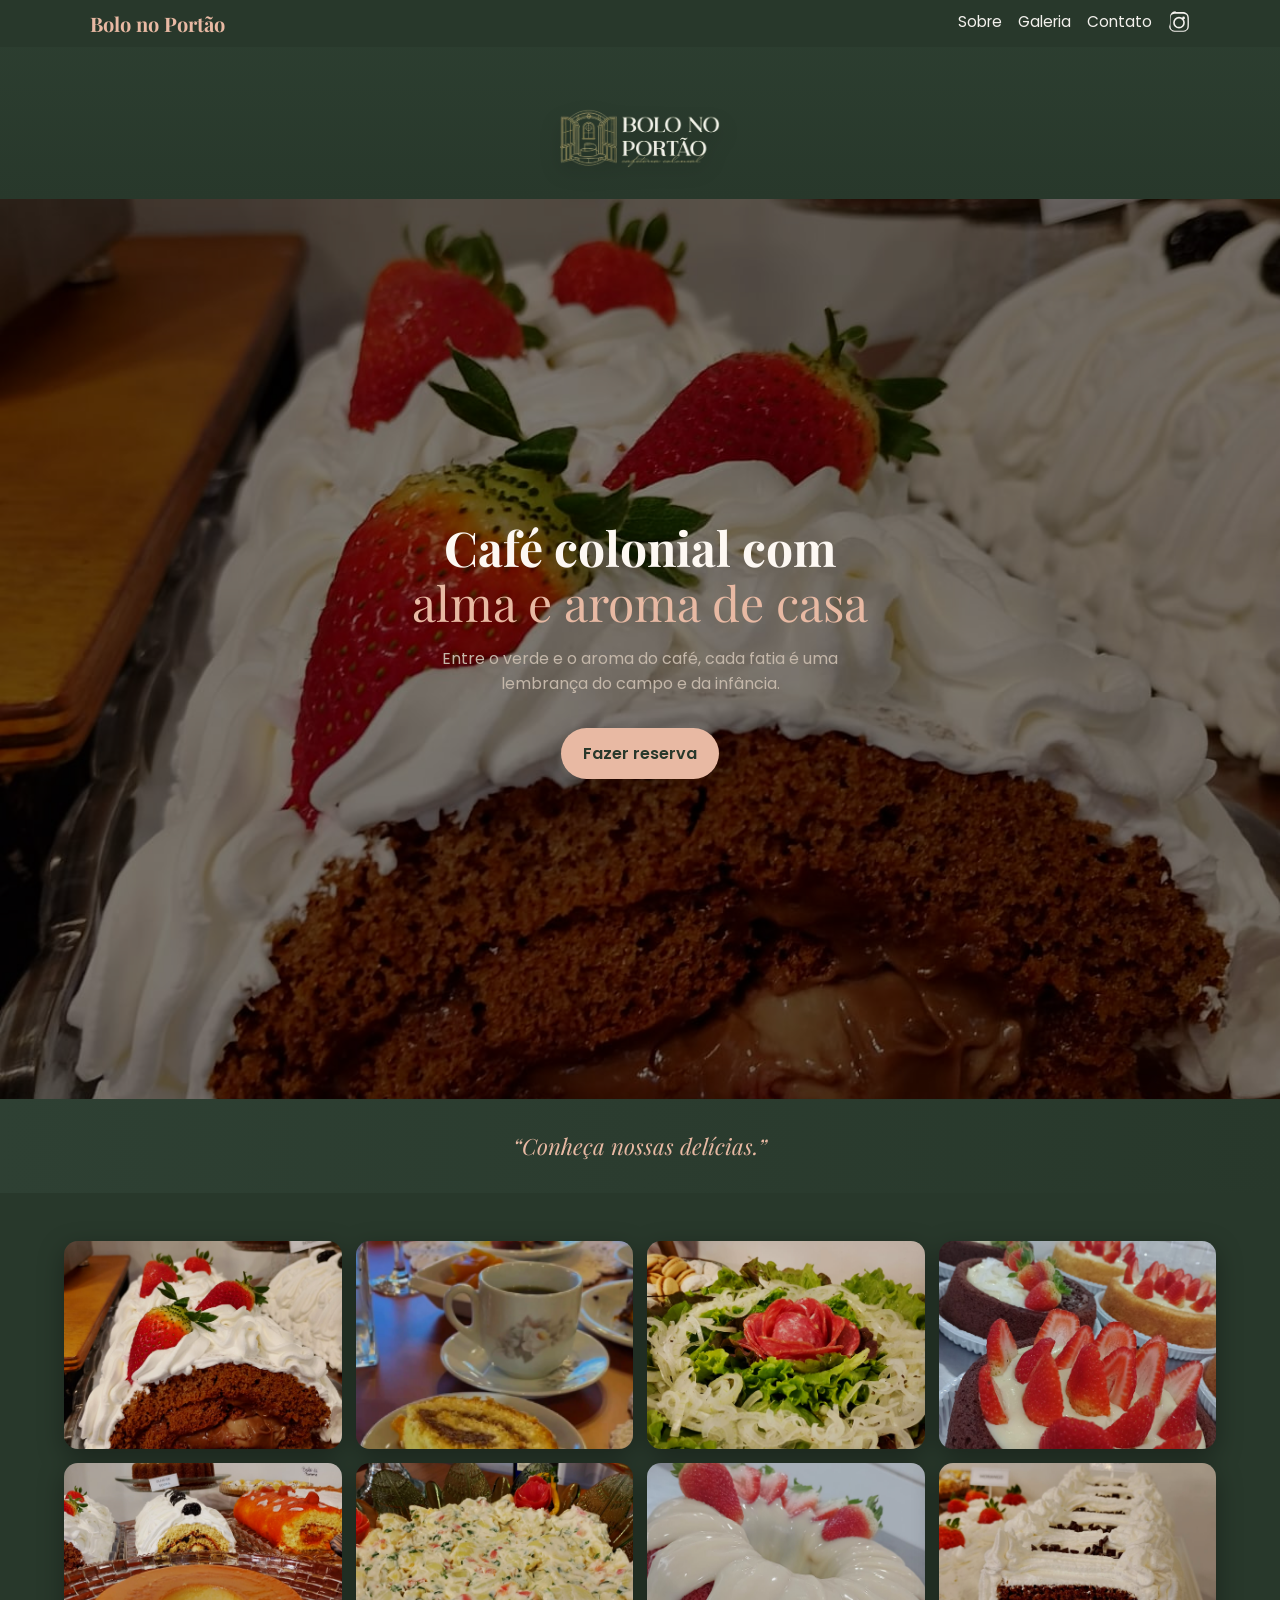
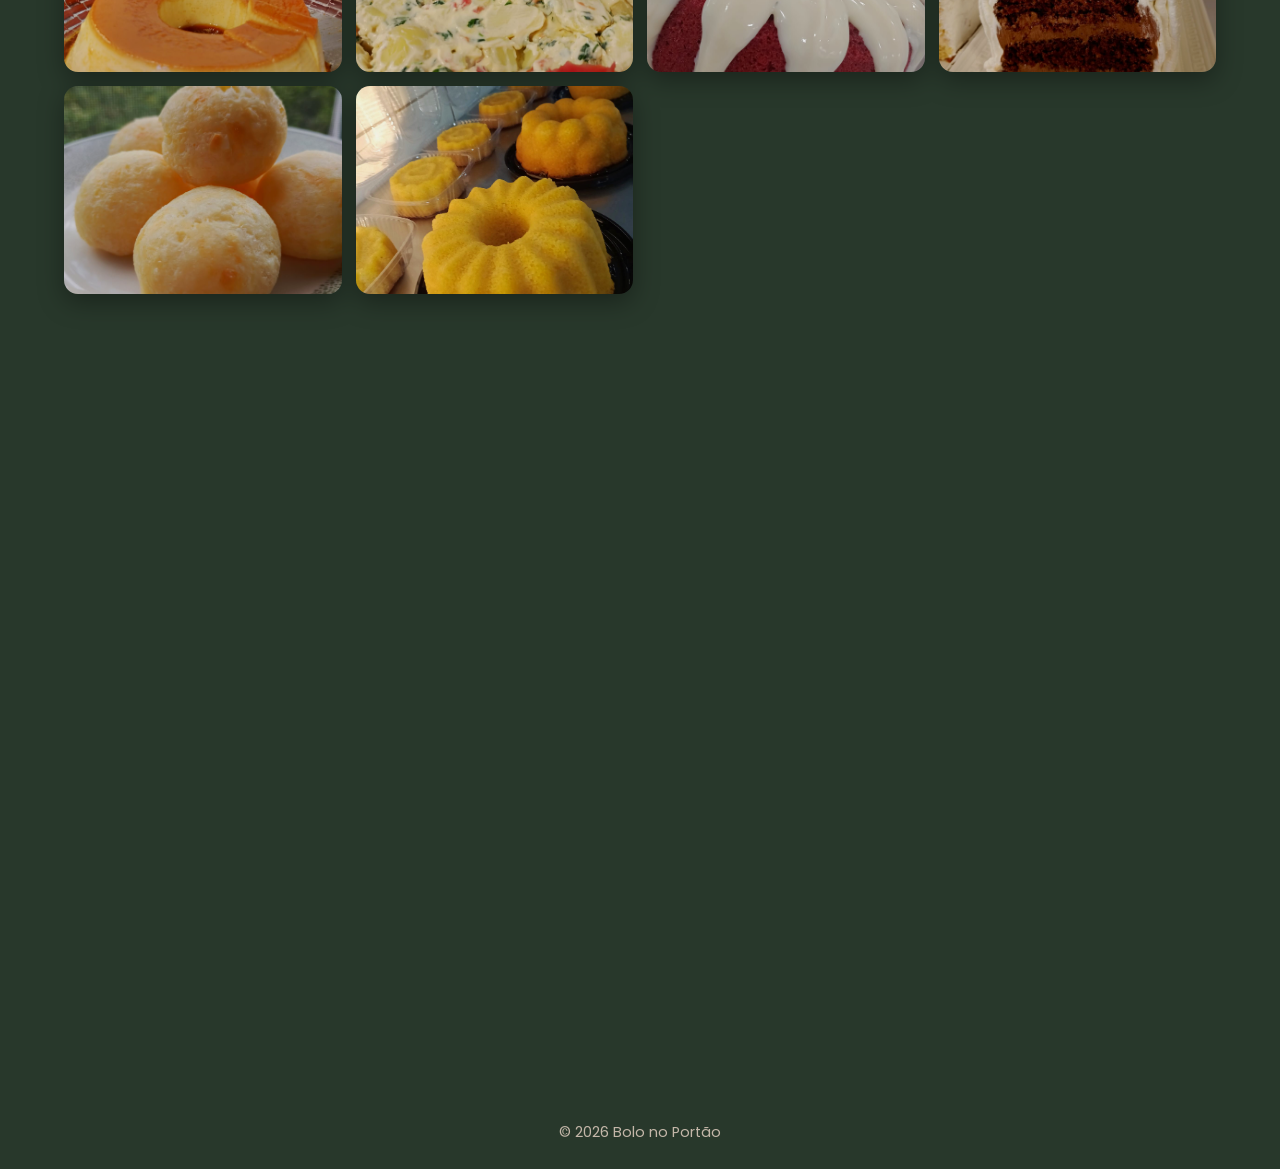
==== index.html @ 1e597e7d "anotacoes" ====
<!DOCTYPE html>
<html lang="pt-BR">
<head>
  <meta charset="utf-8" />
  <meta name="viewport" content="width=device-width, initial-scale=1" />
  <title>Bolo no Portão • Café Colonial</title>

  <!-- Fonts -->
  <link href="https://fonts.googleapis.com/css2?family=Playfair+Display:wght@600;700&family=Poppins:wght@300;400;600&display=swap" rel="stylesheet">

  <!-- Styles & Script -->
  <link rel="stylesheet" href="styles.css" />
  <script defer src="script.js"></script>
</head>

<body>
  <!-- Cabeçalho -->
  <header class="header">
    <div class="header-inner">
      <a href="index.html" class="logo-text">Bolo no Portão</a>

      <!-- Botão Menu Mobile -->
      <button
        class="menu-btn"
        aria-label="Abrir menu"
        aria-controls="primary-nav"
        aria-expanded="false"
      >
        <!-- Ícone hambúrguer -->
        <svg class="icon-burger" viewBox="0 0 24 24" width="28" height="28" aria-hidden="true">
          <path fill="currentColor" d="M3 6h18v2H3V6Zm0 5h18v2H3v-2Zm0 5h18v2H3v-2Z"/>
        </svg>
        
        <svg class="icon-close" viewBox="0 0 24 24" width="28" height="28" aria-hidden="true">
          <path fill="currentColor" d="M18.3 5.71 12 12.01l-6.3-6.3-1.4 1.41 6.29 6.29-6.3 6.3 1.42 1.41 6.29-6.29 6.3 6.3 1.41-1.41-6.29-6.3 6.29-6.29-1.41-1.41z"/>
        </svg>
      </button>

      <nav class="nav" id="primary-nav">
        <a href="sobre.html">Sobre</a>
        <a href="#galeria">Galeria</a>
        <a href="#contato">Contato</a>
        <a class="ig" href="https://www.instagram.com/bolonoportao/" target="_blank" rel="noopener" aria-label="Instagram do Bolo no Portão">
          <svg viewBox="0 0 24 24" width="22" height="22" aria-hidden="true">
            <path fill="currentColor" d="M12 2.2c3.2 0 3.6 0 4.9.1 1.2.1 2 .3 2.5.6.6.3 1 .7 1.5 1.2.5.5.9.9 1.2 1.5.3.5.5 1.3.6 2.5.1 1.3.1 1.7.1 4.9s0 3.6-.1 4.9c-.1 1.2-.3 2-.6 2.5-.3.6-.7 1-1.2 1.5-.5.5-.9.9-1.5 1.2-.5.3-1.3.5-2.5.6-1.3.1-1.7.1-4.9.1s-3.6 0-4.9-.1c-1.2-.1-2-.3-2.5-.6a4.7 4.7 0 0 1-1.5-1.2 4.7 4.7 0 0 1-1.2-1.5c-.3-.5-.5-1.3-.6-2.5C2.2 15.6 2.2 15.2 2.2 12s0-3.6.1-4.9c.1-1.2.3-2 .6-2.5.3-.6.7-1 1.2-1.5.5-.5.9-.9 1.5-1.2.5-.3 1.3-.5 2.5-.6C8.4 2.2 8.8 2.2 12 2.2Zm0 1.8c-3.1 0-3.5 0-4.7.1-1.1.1-1.7.2-2.1.4-.5.2-.8.4-1.2.8-.3.3-.6.7-.8 1.2-.2.4-.3 1-.4 2.1-.1 1.2-.1 1.6-.1 4.7s0 3.5.1 4.7c.1 1.1.2 1.7.4 2.1.2.5.4.8.8 1.2.3.3.7.6 1.2.8.4.2 1 .3 2.1.4 1.2.1 1.6.1 4.7.1s3.5 0 4.7-.1c1.1-.1 1.7-.2 2.1-.4.5-.2.8-.4 1.2-.8.3-.3.6-.7.8-1.2.2-.4.3-1 .4-2.1.1-1.2.1-1.6.1-4.7s0-3.5-.1-4.7c-.1-1.1-.2-1.7-.4-2.1-.2-.5-.4-.8-.8-1.2a3 3 0 0 0-1.2-.8c-.4-.2-1-.3-2.1-.4-1.2-.1-1.6-.1-4.7-.1Zm0 3.4a6.4 6.4 0 1 1 0 12.8 6.4 6.4 0 0 1 0-12.8Zm0 1.8a4.6 4.6 0 1 0 0 9.2 4.6 4.6 0 0 0 0-9.2Zm5-2.1a1.5 1.5 0 1 1 0 3 1.5 1.5 0 0 1 0-3Z"/>
          </svg>
        </a>
      </nav>
    </div>
  </header>

  <!-- LOGO CENTRAL -->
  <section class="logo-area fadein" aria-label="Marca">
    <img src="img/logo.png" alt="Logo Bolo no Portão" class="main-logo">
  </section>

  <main>
  
    <section class="hero fadein">
      <img src="img/doce2.jpeg" alt="Mesa de café colonial artesanal" class="hero-bg" />
      <div class="hero-text">
        <h1>Café colonial com<br><span>alma e aroma de casa</span></h1>
        <p>Entre o verde e o aroma do café, cada fatia é uma lembrança do campo e da infância.</p>
        <a class="btn" href="https://wa.me/555596829387?text=Olá!%20Gostaria%20de%20fazer%20uma%20reserva%20no%20Bolo%20no%20Portão." target="_blank" rel="noopener">Fazer reserva</a>
      </div>
    </section>

    <!-- FRASE curta antes da galeria (mobile-friendly) -->
    <section class="quote fadein">
      <blockquote>“Conheça nossas delícias.”</blockquote>
    </section>

    <!-- GALERIA -->
    <section id="galeria" class="gallery fadein" aria-label="Galeria de fotos">
      <div class="photo"><img src="img/doce2.jpeg" alt="Bolo de morango artesanal"><span></span></div>
      <div class="photo"><img src="img/mesa.png" alt="Mesa colonial posta"><span></span></div>
      <div class="photo"><img src="img/salgado2.jpeg" alt="Salgados dourados"><span></span></div>
      <div class="photo"><img src="img/doce4.jpeg" alt="Café e bolos ao pôr do sol"><span></span></div>
      <div class="photo"><img src="img/doce1.png" alt="Pudim artesanal"><span></span></div>
      <div class="photo"><img src="img/maionese.jpeg" alt="Prato feito na casa"><span></span></div>
      <div class="photo"><img src="img/doce3.jpeg" alt="Prato feito na casa"><span></span></div>
      <div class="photo"><img src="img/ultimodoce.jpeg" alt="Prato feito na casa"><span></span></div>
      <div class="photo"><img src="img/final1.jpeg" alt="Prato feito na casa"><span></span></div>
      <div class="photo"><img src="img/final2.jpeg" alt="Prato feito na casa"><span></span></div>
    </section>

   
    <section class="quote fadein">
      <blockquote>“Você cria suas memórias um pedacinho por vez.”</blockquote>
    </section>

    
    <section id="contato" class="fadein" aria-label="Como chegar">
      <h2>Localização</h2>
      <div class="map-container">
        <iframe
          src="https://www.google.com/maps/embed?pb=!4v1760108416662!6m8!1m7!1sx8A-k8MRlm9C5KRlbtkT1w!2m2!1d-29.68978604451229!2d-53.59904571295547!3f0!4f0!5f0.7820865974627469"
          width="100%" height="400"
          style="border:0; border-radius:16px; box-shadow:0 10px 30px rgba(0,0,0,.4);"
          allowfullscreen=""
          loading="lazy"
          referrerpolicy="no-referrer-when-downgrade"
          title="Mapa da localização Bolo no Portão">
        </iframe>
      </div>

      <a class="btn" href="https://wa.me/555596829387?text=Olá!%20Quero%20fazer%20uma%20reserva%20e%20tirar%20dúvidas%20sobre%20como%20chegar." target="_blank" rel="noopener">Falar no WhatsApp</a>
    </section>
  </main>

  <footer>© <span id="year"></span> Bolo no Portão</footer>
</body>
</html>
---- styles.css ----
:root{
  --verde-escuro:#28382b;
  --salmão:#e8b9a3;
  --creme:#fdf8f3;
  --texto:#f3f1ed;
  --muted:#c4b7a9;
}

*{box-sizing:border-box;margin:0;padding:0}
html,body{width:100%}
body{
  font-family:'Poppins',sans-serif;
  background:var(--verde-escuro);
  color:var(--texto);
  overflow-x:hidden;
  -webkit-font-smoothing:antialiased;
  text-rendering:optimizeLegibility;
}
:focus-visible{outline:2px solid var(--salmão);outline-offset:2px}

/* Header */
.header{
  position:fixed;top:0;width:100%;
  background:rgba(40,56,43,.85);
  backdrop-filter:blur(8px);
  padding:.6rem .9rem;
  z-index:100;
}
.header-inner{
  display:flex;justify-content:space-between;align-items:center;
  max-width:1100px;margin:auto;gap:.6rem;
}
.logo-text{
  font-family:'Playfair Display',serif;font-weight:700;
  font-size:1.25rem;color:var(--salmão);text-decoration:none;white-space:nowrap;
}

/* Nav (mobile-first) */
.menu-btn{
  display:inline-flex;background:transparent;border:0;color:var(--salmão);
  cursor:pointer;padding:.25rem
}
.menu-btn .icon-close{display:none}
.nav{
  display:none;position:absolute;right:.9rem;top:calc(100% + .6rem);
  background:rgba(40,56,43,.98);
  border:1px solid rgba(255,255,255,.08);
  box-shadow:0 12px 30px rgba(0,0,0,.4);
  border-radius:12px;padding:.8rem;
  flex-direction:column;align-items:flex-start;min-width:220px;gap:.25rem;
}
.nav.open{display:flex}
.nav a{
  color:var(--texto);text-decoration:none;transition:color .3s ease;
  font-size:1rem;padding:.35rem .2rem;border-radius:8px
}
.nav a:hover{color:var(--salmão)}
body.noscroll{overflow:hidden}

/* Logo central (com respiro controlado) */
.logo-area{
  display:flex;justify-content:center;align-items:center;
  padding-top:5rem;padding-bottom:.6rem;
  background:linear-gradient(to bottom,#2d3f31 0%,#28382b 100%);
}
.main-logo{
  max-width:170px;opacity:.95;display:block;
  filter:drop-shadow(0 8px 10px rgba(0,0,0,.3));
  animation:fadein-logo 1.2s ease forwards;
}
@keyframes fadein-logo{from{opacity:0;transform:translateY(-8px)}to{opacity:1;transform:translateY(0)}}

/* Hero */
.hero{
  position:relative;height:100dvh;display:flex;align-items:center;justify-content:center;
  text-align:center;overflow:hidden
}
.hero-bg{
  position:absolute;inset:0;width:100%;height:100%;object-fit:cover;
  filter:brightness(.5) saturate(1.15)
}
.hero-text{position:relative;z-index:2;padding:0 1rem}
.hero h1{
  font-family:'Playfair Display',serif;font-size:clamp(1.8rem,7.5vw,3rem);
  line-height:1.15;color:var(--creme)
}
.hero h1 span{color:var(--salmão);font-weight:400}
.hero p{max-width:40ch;margin:1rem auto;color:var(--muted)}
.btn{
  display:inline-block;background:var(--salmão);color:var(--verde-escuro);
  border:none;border-radius:30px;padding:.8rem 1.4rem;font-weight:600;
  text-decoration:none;transition:all .3s ease;margin-top:1rem;
  box-shadow:0 8px 24px rgba(0,0,0,.2)
}
.btn:hover{background:#f6d2c3;transform:translateY(-2px)}

/* Quotes (com pouco respiro no mobile) */
.quote{
  padding:1.2rem 10%;text-align:center;background:linear-gradient(90deg,#2e4033,#28382b)
}
.quote blockquote{
  font-family:'Playfair Display',serif;font-size:1.1rem;color:var(--salmão);
  font-style:italic;max-width:600px;margin:auto
}

/* Galeria (coladinha no mobile, sem vácuo) */
.gallery{
  display:grid;
  grid-template-columns:repeat(2,1fr); /* 2 colunas no mobile */
  gap:6px;
  padding:1rem 3% 1.6rem; /* pequeno respiro */
  margin-top:-.4rem;      /* cola na seção anterior */
}
.photo{
  position:relative;overflow:hidden;border-radius:10px;
  box-shadow:0 8px 26px rgba(0,0,0,.35);
  aspect-ratio:4/3; /* garante altura e elimina “vazio” */
}
.photo img{
  display:block;width:100%;height:100%;object-fit:cover;
  transition:transform 3s ease, filter 1.2s ease;
  filter:brightness(.95) saturate(1.15)
}
.photo:hover img{transform:scale(1.05);filter:brightness(1.05) saturate(1.25)}
.photo span{
  position:absolute;bottom:0;left:0;right:0;
  background:linear-gradient(to top,rgba(0,0,0,.66),transparent);
  color:#fdfdfd;font-family:'Playfair Display',serif;
  padding:.7rem .8rem;font-size:.95rem;opacity:0;transform:translateY(16px);
  transition:opacity .45s ease, transform .45s ease
}
.photo:hover span{opacity:1;transform:translateY(0)}

/* Localização */
#contato{text-align:center;padding:2.2rem 7%}
#contato h2{
  font-family:'Playfair Display',serif;color:var(--salmão);
  font-size:1.6rem;margin-bottom:.5rem
}
.map-container{
  width:min(95%,1000px);margin:1rem auto;border-radius:16px;overflow:hidden
}
.map-container iframe{height:320px}

/* Footer */
footer{text-align:center;padding:1.6rem 0;font-size:.9rem;color:var(--muted)}

/* Fade */
.fadein{opacity:0;transform:translateY(32px);transition:opacity 1s ease, transform 1s ease}
.fadein.show{opacity:1;transform:translateY(0)}

/* Menos movimento */
@media (prefers-reduced-motion:reduce){
  .fadein{transition:none;transform:none;opacity:1}
  .photo img{transition:none}
}

/* ====== BREAKPOINTS (telas maiores) ====== */
@media (min-width:600px){
  .gallery{grid-template-columns:repeat(3,1fr);gap:10px;padding:2rem 5% 2.2rem;margin-top:0}
  .photo{border-radius:12px}
  .quote{padding:2rem 10%}
  .map-container iframe{height:360px}
}
@media (min-width:900px){
  .menu-btn{display:none}
  .nav{position:static;display:flex;background:transparent;border:none;box-shadow:none;padding:0;min-width:auto;flex-direction:row;gap:1rem}
  .nav a{font-size:clamp(.95rem,1.2vw,1.05rem);padding:0}
  .logo-area{padding-top:6rem;padding-bottom:1rem}
  .main-logo{max-width:180px}
  .gallery{grid-template-columns:repeat(4,1fr);gap:14px;padding:3rem 5% 2.6rem}
  .photo{border-radius:14px}
  #contato{padding:4rem 10%}
  .map-container iframe{height:400px}
  .quote blockquote{font-size:1.4rem}
}
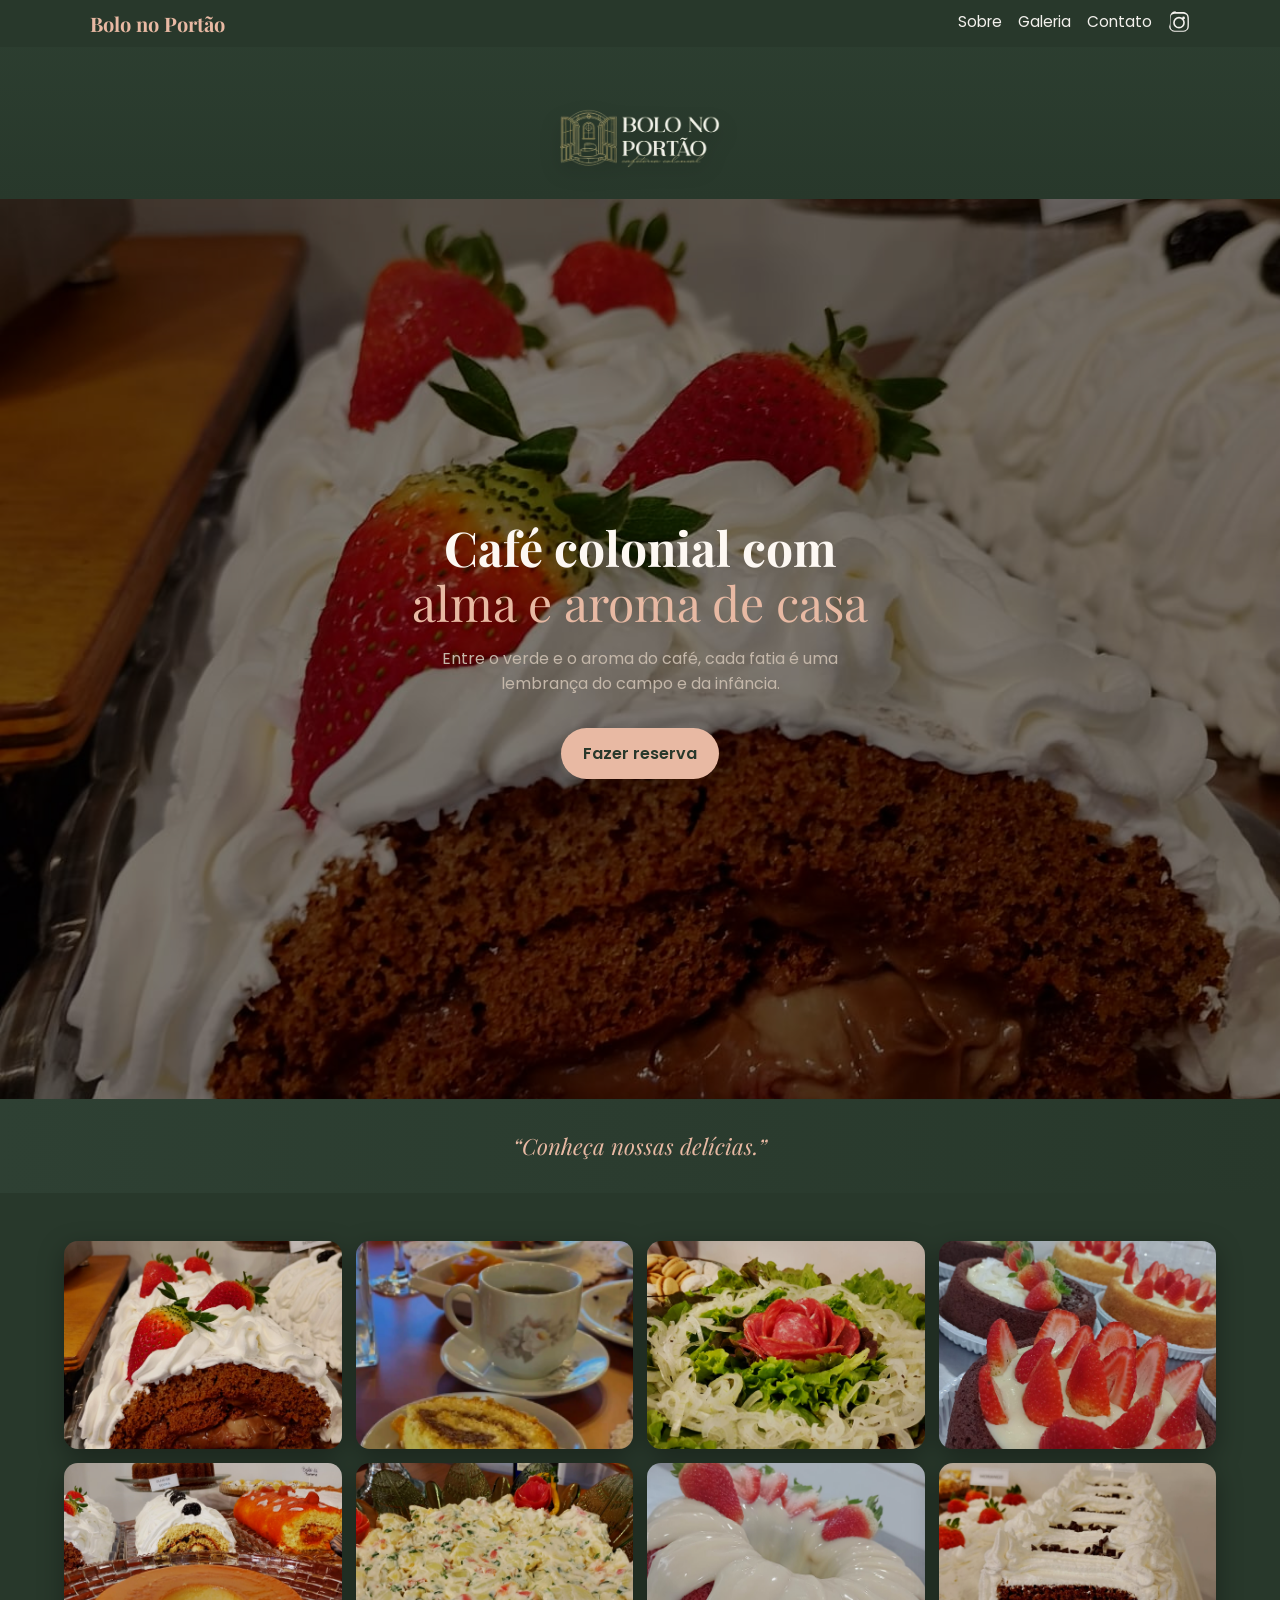
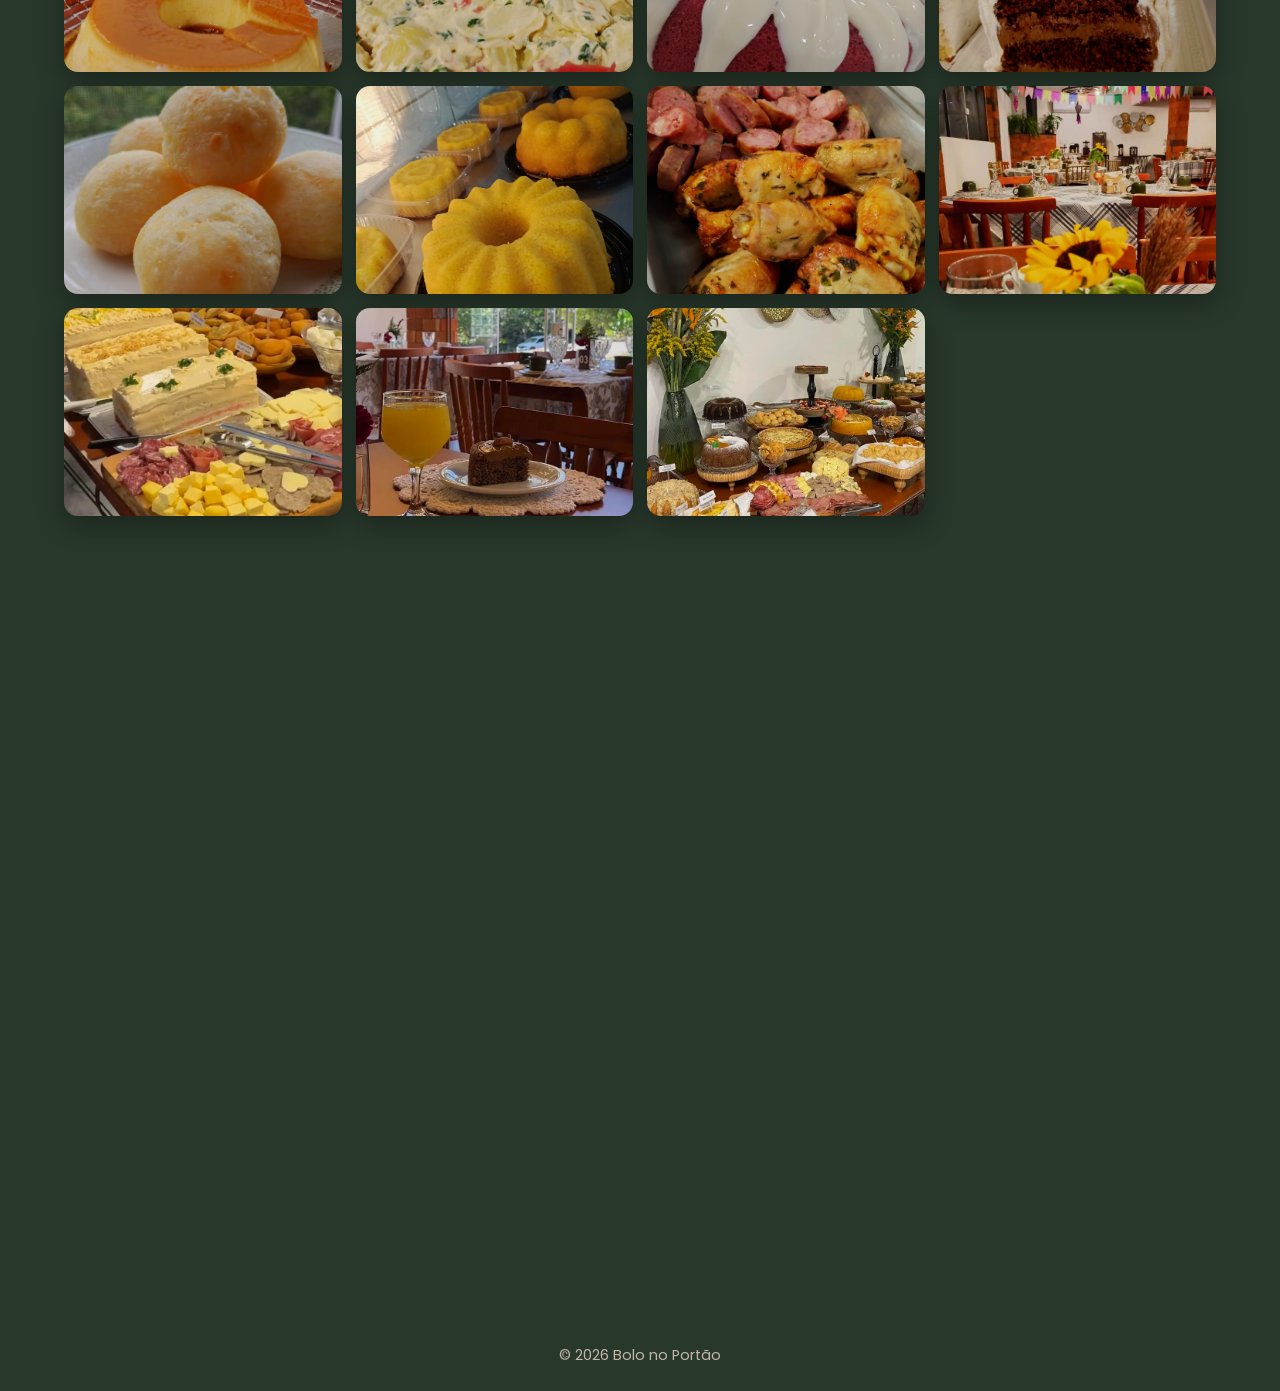
==== commit b0e89c3d: "novas" ====
--- a/index.html
+++ b/index.html
@@ -72,16 +72,21 @@
 
     <!-- GALERIA -->
     <section id="galeria" class="gallery fadein" aria-label="Galeria de fotos">
-      <div class="photo"><img src="img/doce2.jpeg" alt="Bolo de morango artesanal"><span></span></div>
-      <div class="photo"><img src="img/mesa.png" alt="Mesa colonial posta"><span></span></div>
-      <div class="photo"><img src="img/salgado2.jpeg" alt="Salgados dourados"><span></span></div>
-      <div class="photo"><img src="img/doce4.jpeg" alt="Café e bolos ao pôr do sol"><span></span></div>
-      <div class="photo"><img src="img/doce1.png" alt="Pudim artesanal"><span></span></div>
-      <div class="photo"><img src="img/maionese.jpeg" alt="Prato feito na casa"><span></span></div>
-      <div class="photo"><img src="img/doce3.jpeg" alt="Prato feito na casa"><span></span></div>
-      <div class="photo"><img src="img/ultimodoce.jpeg" alt="Prato feito na casa"><span></span></div>
-      <div class="photo"><img src="img/final1.jpeg" alt="Prato feito na casa"><span></span></div>
-      <div class="photo"><img src="img/final2.jpeg" alt="Prato feito na casa"><span></span></div>
+      <div class="photo"><img src="img/doce2.jpeg" alt=""><span></span></div>
+      <div class="photo"><img src="img/mesa.png" alt=""><span></span></div>
+      <div class="photo"><img src="img/salgado2.jpeg" alt=""><span></span></div>
+      <div class="photo"><img src="img/doce4.jpeg" alt=""><span></span></div>
+      <div class="photo"><img src="img/doce1.png" alt=""><span></span></div>
+      <div class="photo"><img src="img/maionese.jpeg" alt=""><span></span></div>
+      <div class="photo"><img src="img/doce3.jpeg" alt=""><span></span></div>
+      <div class="photo"><img src="img/ultimodoce.jpeg" alt=""><span></span></div>
+      <div class="photo"><img src="img/final1.jpeg" alt=""><span></span></div>
+      <div class="photo"><img src="img/final2.jpeg" alt=""><span></span></div>
+      <div class="photo"><img src="img/salgado.jpeg" alt=""><span></span></div>
+      <div class="photo"><img src="img/mesas.png" alt=""><span></span></div>
+          <div class="photo"><img src="img/nova1.jpeg" alt=""><span></span></div>
+          <div class="photo"><img src="img/nova2.jpeg" alt=""><span></span></div>
+            <div class="photo"><img src="img/nova3.jpeg" alt=""><span></span></div>
     </section>
 
    
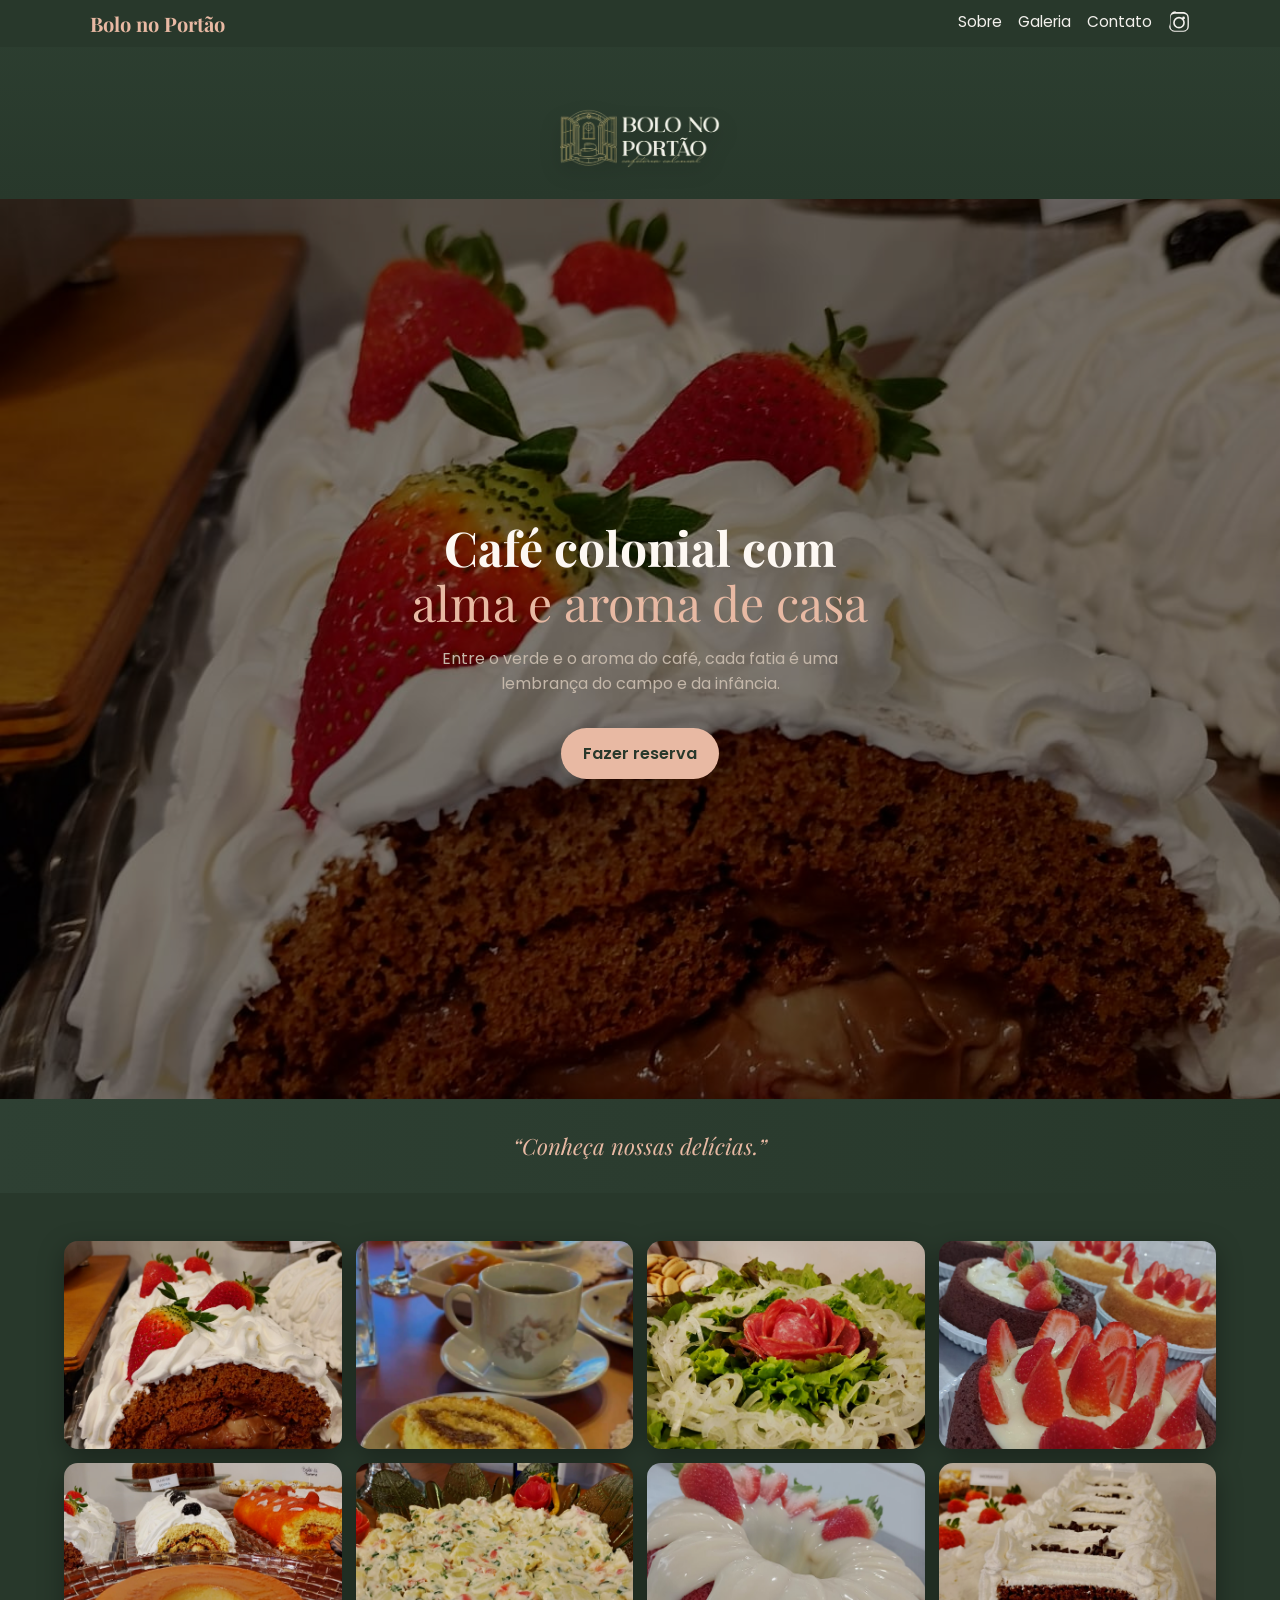
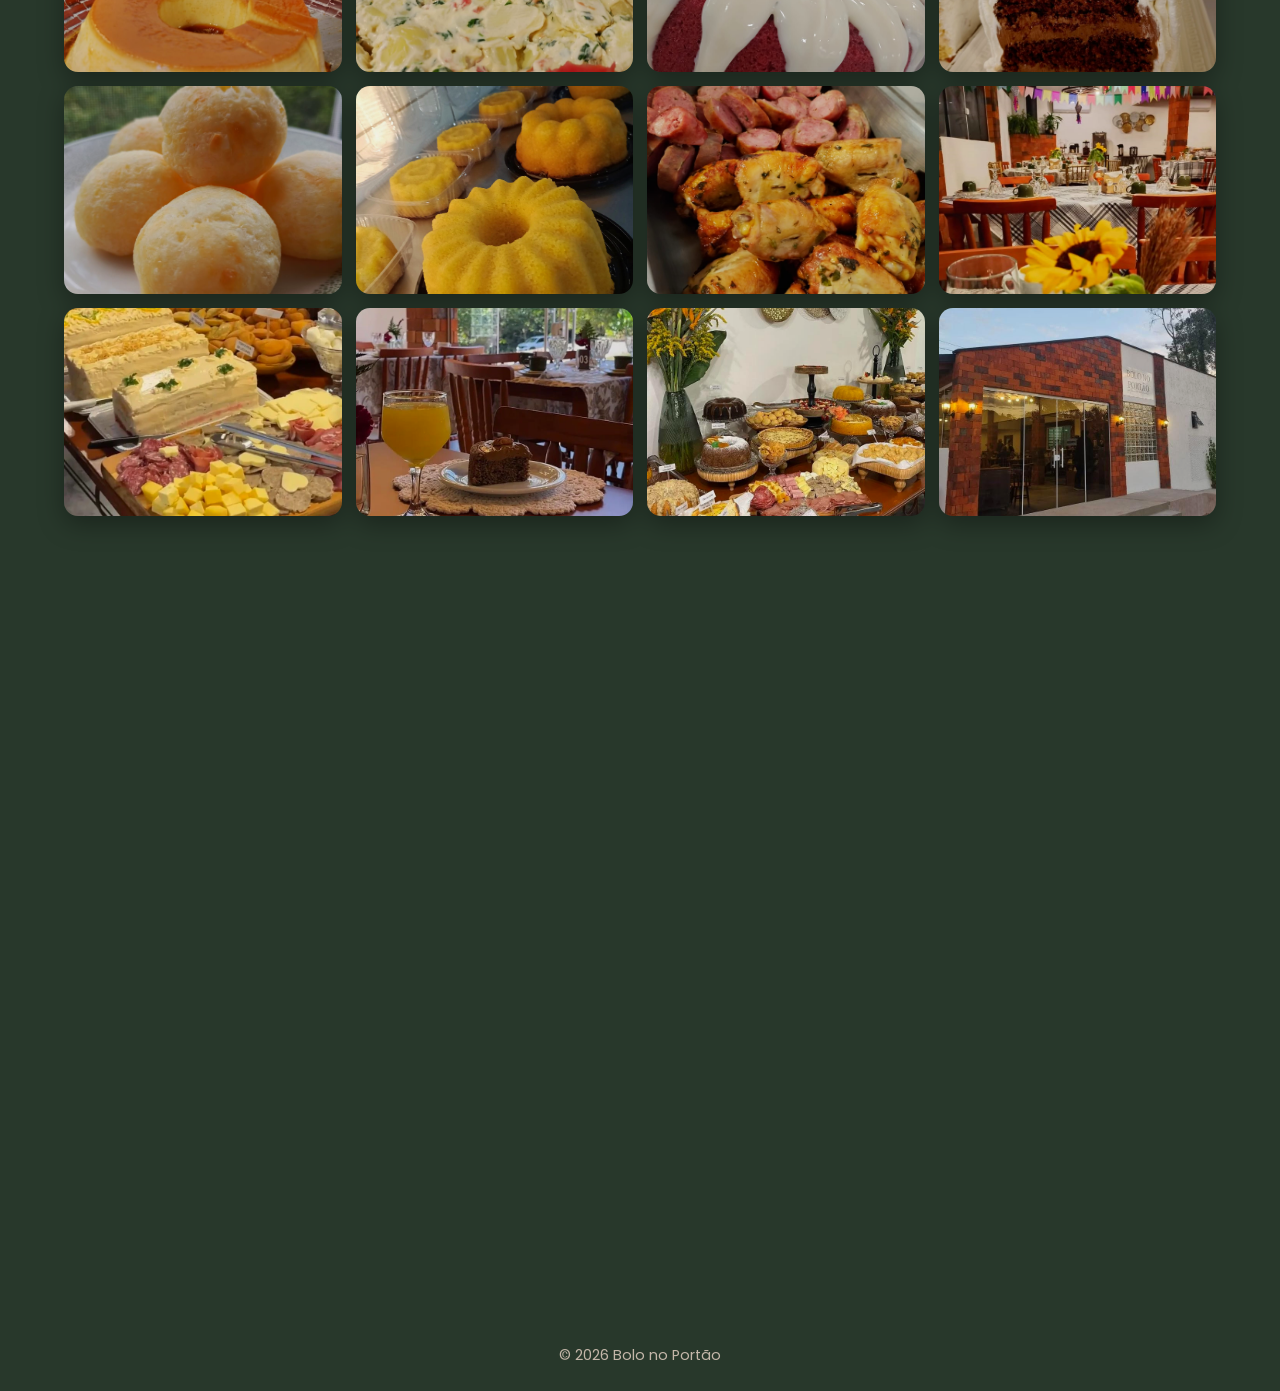
==== commit f553c2bd: "novas2" ====
--- a/index.html
+++ b/index.html
@@ -84,9 +84,11 @@
       <div class="photo"><img src="img/final2.jpeg" alt=""><span></span></div>
       <div class="photo"><img src="img/salgado.jpeg" alt=""><span></span></div>
       <div class="photo"><img src="img/mesas.png" alt=""><span></span></div>
-          <div class="photo"><img src="img/nova1.jpeg" alt=""><span></span></div>
-          <div class="photo"><img src="img/nova2.jpeg" alt=""><span></span></div>
-            <div class="photo"><img src="img/nova3.jpeg" alt=""><span></span></div>
+      <div class="photo"><img src="img/nova1.jpeg" alt=""><span></span></div>
+      <div class="photo"><img src="img/nova2.jpeg" alt=""><span></span></div>
+      <div class="photo"><img src="img/nova3.jpeg" alt=""><span></span></div>
+      <div class="photo"><img src="img/estabelecimento.jpeg" alt=""><span></span></div>
+
     </section>
 
    
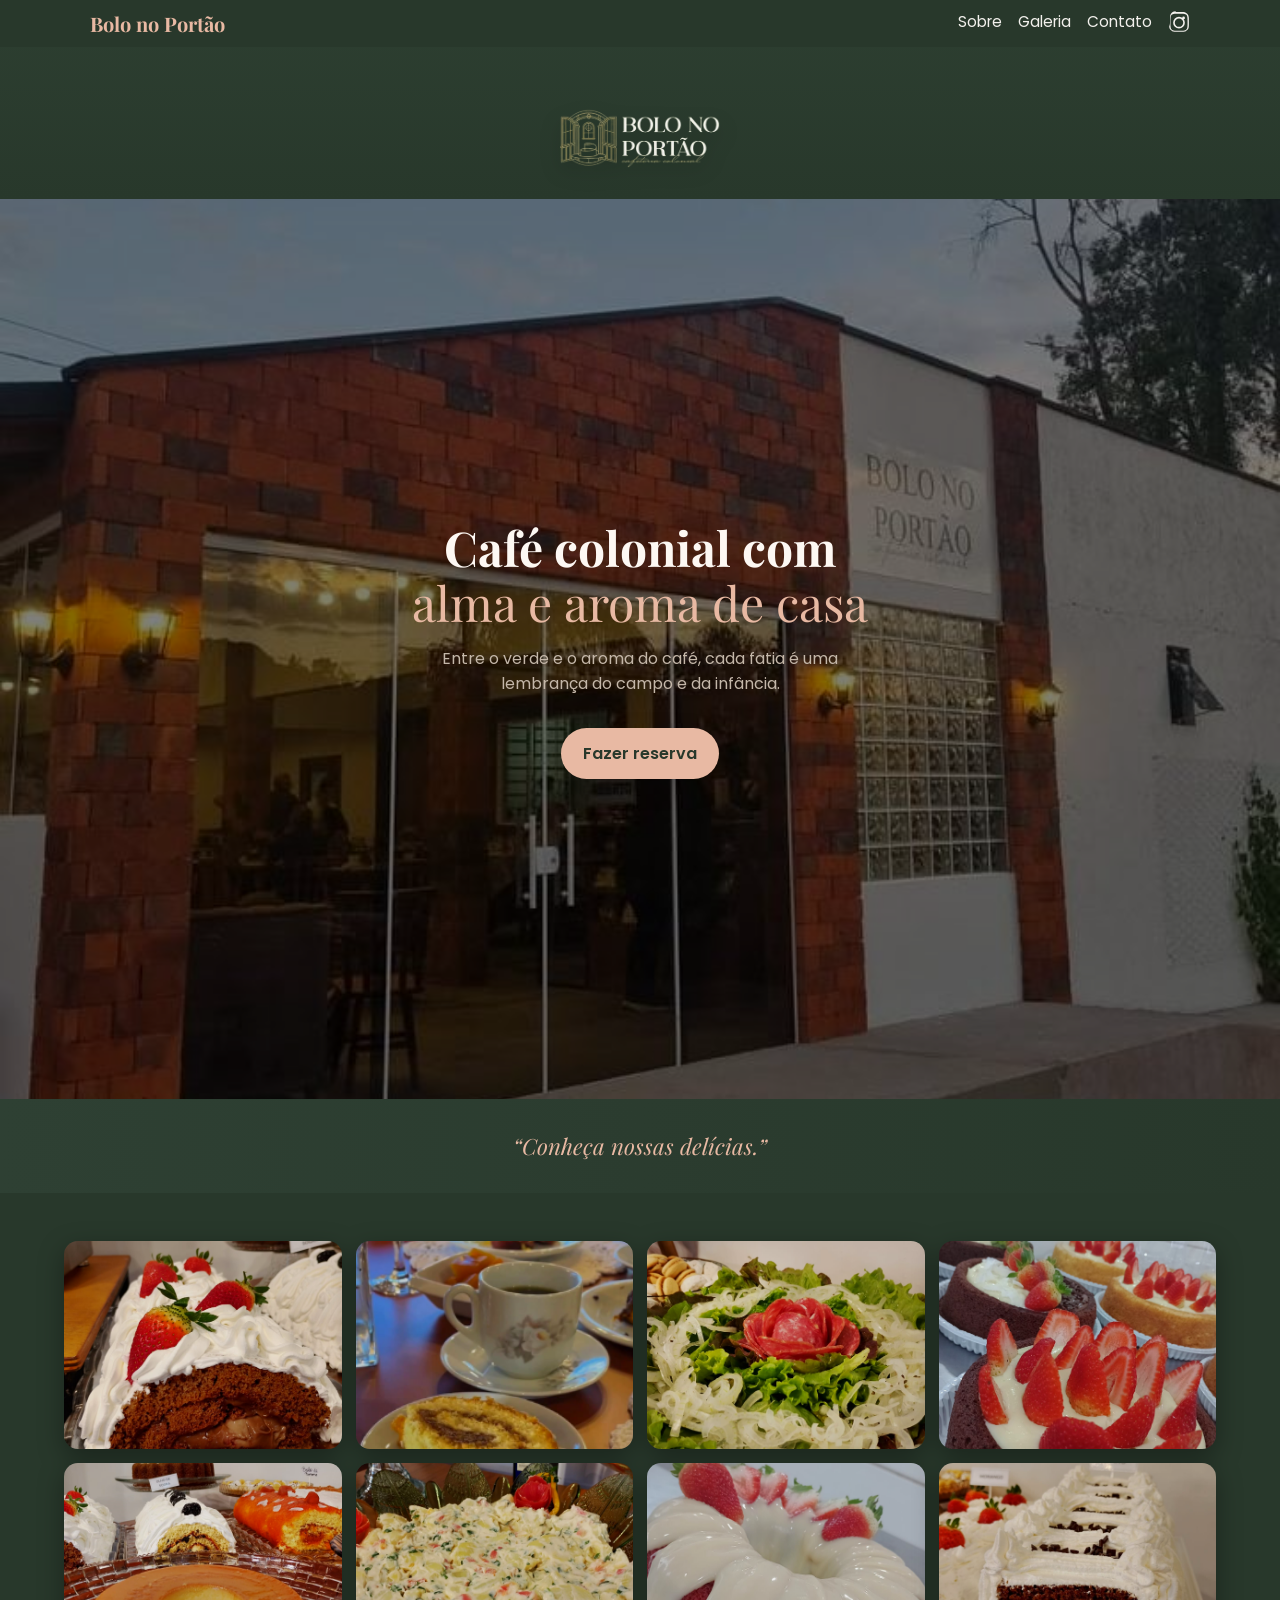
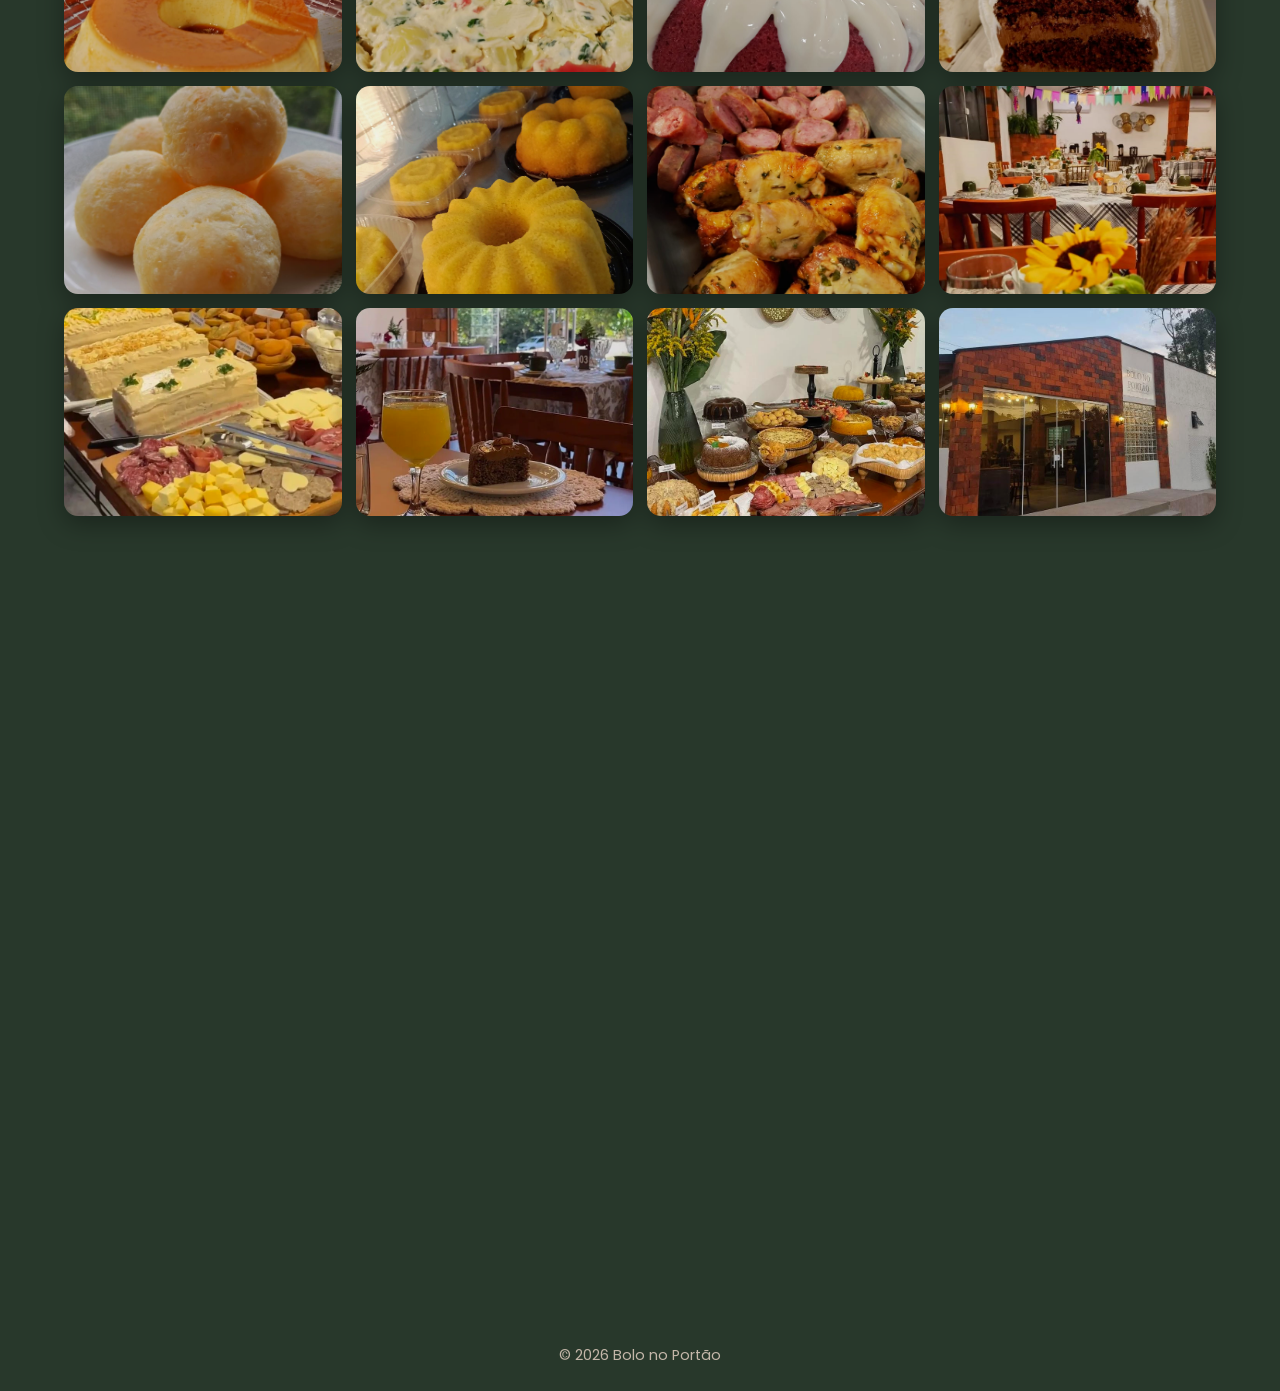
==== commit 270236f2: "novas3" ====
--- a/index.html
+++ b/index.html
@@ -57,7 +57,7 @@
   <main>
   
     <section class="hero fadein">
-      <img src="img/doce2.jpeg" alt="Mesa de café colonial artesanal" class="hero-bg" />
+      <img src="img/estabelecimento.jpeg" alt="Mesa de café colonial artesanal" class="hero-bg" />
       <div class="hero-text">
         <h1>Café colonial com<br><span>alma e aroma de casa</span></h1>
         <p>Entre o verde e o aroma do café, cada fatia é uma lembrança do campo e da infância.</p>
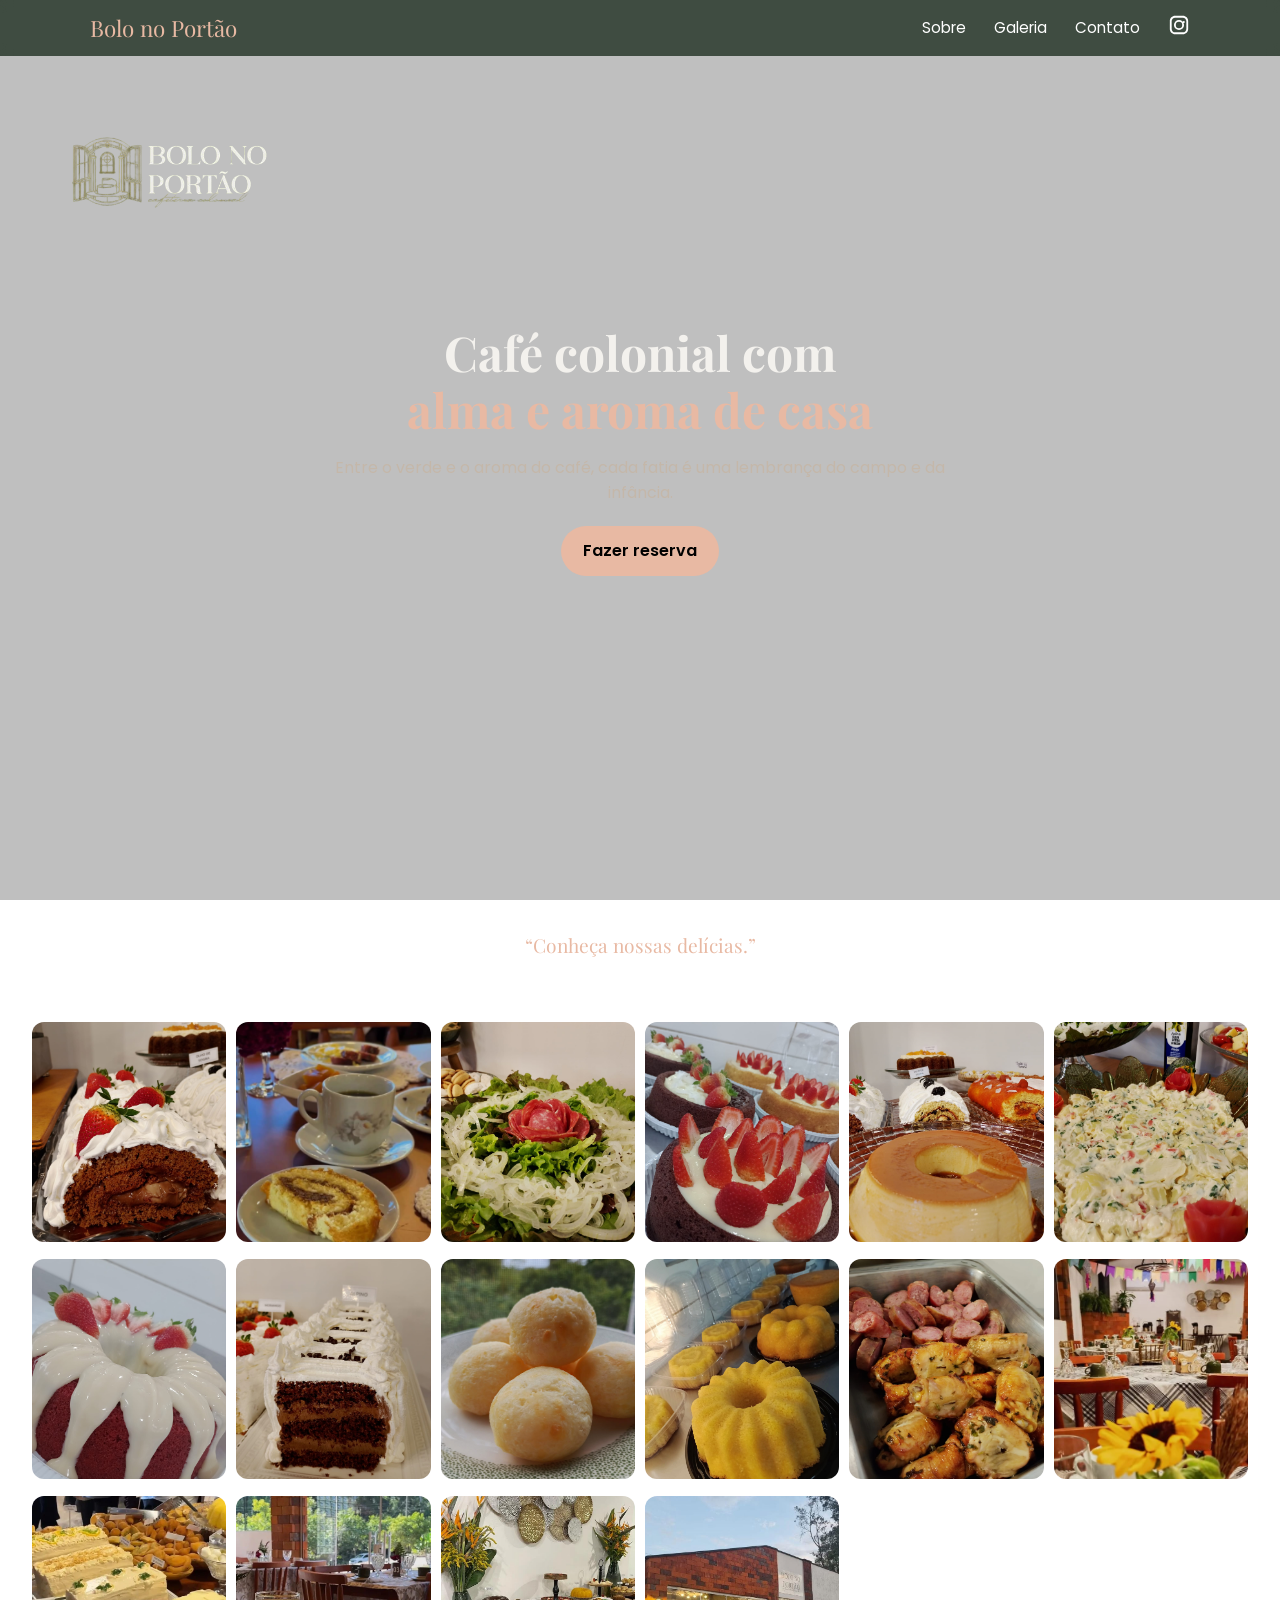
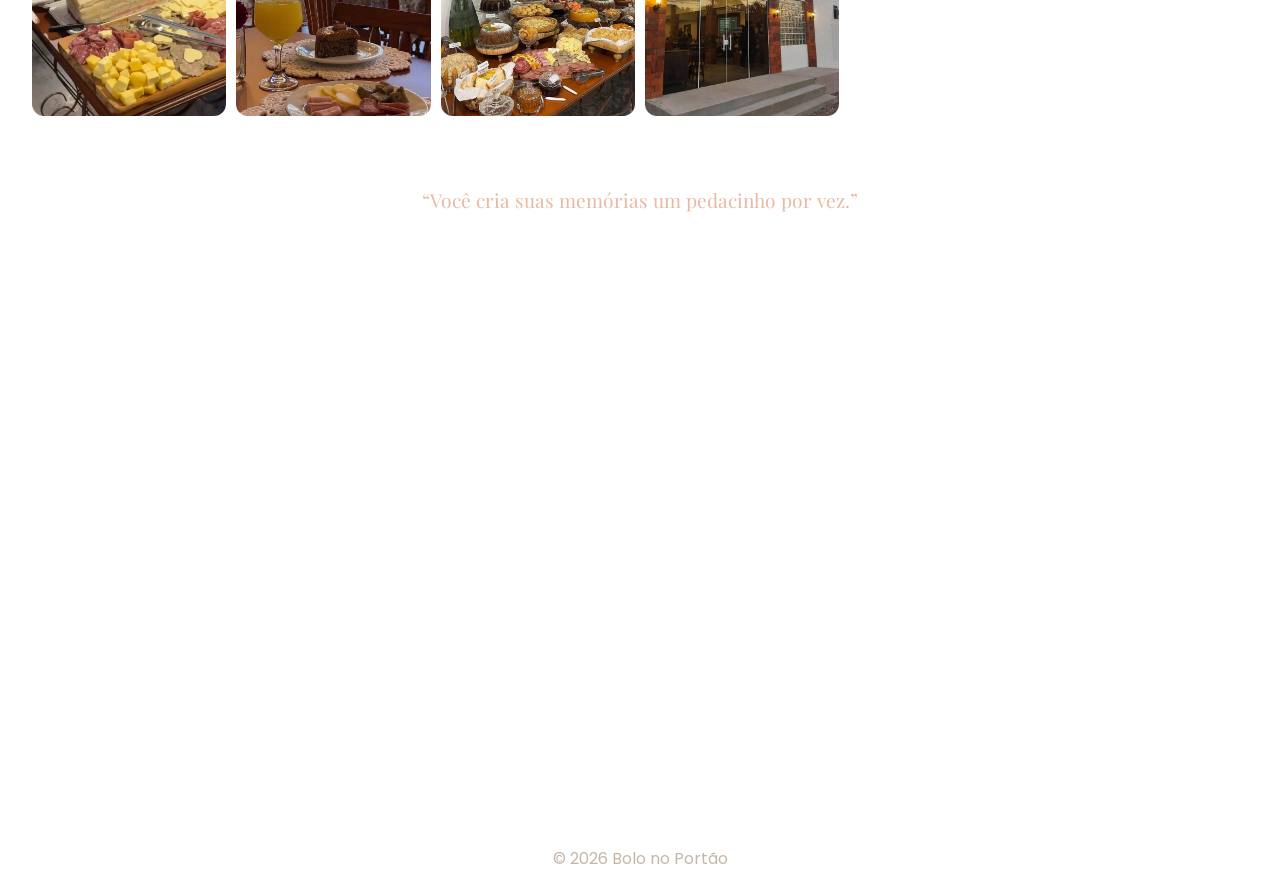
==== commit b7566c3d: "Atualização do site" ====
--- a/index.html
+++ b/index.html
@@ -1,120 +1,223 @@
 <!DOCTYPE html>
 <html lang="pt-BR">
+
 <head>
-  <meta charset="utf-8" />
-  <meta name="viewport" content="width=device-width, initial-scale=1" />
-  <title>Bolo no Portão • Café Colonial</title>
-
-  <!-- Fonts -->
-  <link href="https://fonts.googleapis.com/css2?family=Playfair+Display:wght@600;700&family=Poppins:wght@300;400;600&display=swap" rel="stylesheet">
-
-  <!-- Styles & Script -->
-  <link rel="stylesheet" href="styles.css" />
-  <script defer src="script.js"></script>
+
+<meta charset="utf-8">
+<meta name="viewport" content="width=device-width, initial-scale=1">
+
+<title>Bolo no Portão • Café Colonial</title>
+
+<meta name="description" content="Bolo no Portão - Café colonial com sabores caseiros, doces, salgados e um ambiente acolhedor.">
+
+<link href="https://fonts.googleapis.com/css2?family=Playfair+Display:wght@600;700&family=Poppins:wght@300;400;600&display=swap" rel="stylesheet">
+
+<link rel="stylesheet" href="styles.css">
+
+<script defer src="script.js"></script>
+
 </head>
 
 <body>
-  <!-- Cabeçalho -->
-  <header class="header">
-    <div class="header-inner">
-      <a href="index.html" class="logo-text">Bolo no Portão</a>
-
-      <!-- Botão Menu Mobile -->
-      <button
-        class="menu-btn"
-        aria-label="Abrir menu"
-        aria-controls="primary-nav"
-        aria-expanded="false"
-      >
-        <!-- Ícone hambúrguer -->
-        <svg class="icon-burger" viewBox="0 0 24 24" width="28" height="28" aria-hidden="true">
-          <path fill="currentColor" d="M3 6h18v2H3V6Zm0 5h18v2H3v-2Zm0 5h18v2H3v-2Z"/>
-        </svg>
-        
-        <svg class="icon-close" viewBox="0 0 24 24" width="28" height="28" aria-hidden="true">
-          <path fill="currentColor" d="M18.3 5.71 12 12.01l-6.3-6.3-1.4 1.41 6.29 6.29-6.3 6.3 1.42 1.41 6.29-6.29 6.3 6.3 1.41-1.41-6.29-6.3 6.29-6.29-1.41-1.41z"/>
-        </svg>
-      </button>
-
-      <nav class="nav" id="primary-nav">
-        <a href="sobre.html">Sobre</a>
-        <a href="#galeria">Galeria</a>
-        <a href="#contato">Contato</a>
-        <a class="ig" href="https://www.instagram.com/bolonoportao/" target="_blank" rel="noopener" aria-label="Instagram do Bolo no Portão">
-          <svg viewBox="0 0 24 24" width="22" height="22" aria-hidden="true">
-            <path fill="currentColor" d="M12 2.2c3.2 0 3.6 0 4.9.1 1.2.1 2 .3 2.5.6.6.3 1 .7 1.5 1.2.5.5.9.9 1.2 1.5.3.5.5 1.3.6 2.5.1 1.3.1 1.7.1 4.9s0 3.6-.1 4.9c-.1 1.2-.3 2-.6 2.5-.3.6-.7 1-1.2 1.5-.5.5-.9.9-1.5 1.2-.5.3-1.3.5-2.5.6-1.3.1-1.7.1-4.9.1s-3.6 0-4.9-.1c-1.2-.1-2-.3-2.5-.6a4.7 4.7 0 0 1-1.5-1.2 4.7 4.7 0 0 1-1.2-1.5c-.3-.5-.5-1.3-.6-2.5C2.2 15.6 2.2 15.2 2.2 12s0-3.6.1-4.9c.1-1.2.3-2 .6-2.5.3-.6.7-1 1.2-1.5.5-.5.9-.9 1.5-1.2.5-.3 1.3-.5 2.5-.6C8.4 2.2 8.8 2.2 12 2.2Zm0 1.8c-3.1 0-3.5 0-4.7.1-1.1.1-1.7.2-2.1.4-.5.2-.8.4-1.2.8-.3.3-.6.7-.8 1.2-.2.4-.3 1-.4 2.1-.1 1.2-.1 1.6-.1 4.7s0 3.5.1 4.7c.1 1.1.2 1.7.4 2.1.2.5.4.8.8 1.2.3.3.7.6 1.2.8.4.2 1 .3 2.1.4 1.2.1 1.6.1 4.7.1s3.5 0 4.7-.1c1.1-.1 1.7-.2 2.1-.4.5-.2.8-.4 1.2-.8.3-.3.6-.7.8-1.2.2-.4.3-1 .4-2.1.1-1.2.1-1.6.1-4.7s0-3.5-.1-4.7c-.1-1.1-.2-1.7-.4-2.1-.2-.5-.4-.8-.8-1.2a3 3 0 0 0-1.2-.8c-.4-.2-1-.3-2.1-.4-1.2-.1-1.6-.1-4.7-.1Zm0 3.4a6.4 6.4 0 1 1 0 12.8 6.4 6.4 0 0 1 0-12.8Zm0 1.8a4.6 4.6 0 1 0 0 9.2 4.6 4.6 0 0 0 0-9.2Zm5-2.1a1.5 1.5 0 1 1 0 3 1.5 1.5 0 0 1 0-3Z"/>
-          </svg>
-        </a>
-      </nav>
-    </div>
-  </header>
-
-  <!-- LOGO CENTRAL -->
-  <section class="logo-area fadein" aria-label="Marca">
-    <img src="img/logo.png" alt="Logo Bolo no Portão" class="main-logo">
-  </section>
-
-  <main>
-  
-    <section class="hero fadein">
-      <img src="img/estabelecimento.jpeg" alt="Mesa de café colonial artesanal" class="hero-bg" />
-      <div class="hero-text">
-        <h1>Café colonial com<br><span>alma e aroma de casa</span></h1>
-        <p>Entre o verde e o aroma do café, cada fatia é uma lembrança do campo e da infância.</p>
-        <a class="btn" href="https://wa.me/555596829387?text=Olá!%20Gostaria%20de%20fazer%20uma%20reserva%20no%20Bolo%20no%20Portão." target="_blank" rel="noopener">Fazer reserva</a>
-      </div>
-    </section>
-
-    <!-- FRASE curta antes da galeria (mobile-friendly) -->
-    <section class="quote fadein">
-      <blockquote>“Conheça nossas delícias.”</blockquote>
-    </section>
-
-    <!-- GALERIA -->
-    <section id="galeria" class="gallery fadein" aria-label="Galeria de fotos">
-      <div class="photo"><img src="img/doce2.jpeg" alt=""><span></span></div>
-      <div class="photo"><img src="img/mesa.png" alt=""><span></span></div>
-      <div class="photo"><img src="img/salgado2.jpeg" alt=""><span></span></div>
-      <div class="photo"><img src="img/doce4.jpeg" alt=""><span></span></div>
-      <div class="photo"><img src="img/doce1.png" alt=""><span></span></div>
-      <div class="photo"><img src="img/maionese.jpeg" alt=""><span></span></div>
-      <div class="photo"><img src="img/doce3.jpeg" alt=""><span></span></div>
-      <div class="photo"><img src="img/ultimodoce.jpeg" alt=""><span></span></div>
-      <div class="photo"><img src="img/final1.jpeg" alt=""><span></span></div>
-      <div class="photo"><img src="img/final2.jpeg" alt=""><span></span></div>
-      <div class="photo"><img src="img/salgado.jpeg" alt=""><span></span></div>
-      <div class="photo"><img src="img/mesas.png" alt=""><span></span></div>
-      <div class="photo"><img src="img/nova1.jpeg" alt=""><span></span></div>
-      <div class="photo"><img src="img/nova2.jpeg" alt=""><span></span></div>
-      <div class="photo"><img src="img/nova3.jpeg" alt=""><span></span></div>
-      <div class="photo"><img src="img/estabelecimento.jpeg" alt=""><span></span></div>
-
-    </section>
-
-   
-    <section class="quote fadein">
-      <blockquote>“Você cria suas memórias um pedacinho por vez.”</blockquote>
-    </section>
-
-    
-    <section id="contato" class="fadein" aria-label="Como chegar">
-      <h2>Localização</h2>
-      <div class="map-container">
-        <iframe
-          src="https://www.google.com/maps/embed?pb=!4v1760108416662!6m8!1m7!1sx8A-k8MRlm9C5KRlbtkT1w!2m2!1d-29.68978604451229!2d-53.59904571295547!3f0!4f0!5f0.7820865974627469"
-          width="100%" height="400"
-          style="border:0; border-radius:16px; box-shadow:0 10px 30px rgba(0,0,0,.4);"
-          allowfullscreen=""
-          loading="lazy"
-          referrerpolicy="no-referrer-when-downgrade"
-          title="Mapa da localização Bolo no Portão">
-        </iframe>
-      </div>
-
-      <a class="btn" href="https://wa.me/555596829387?text=Olá!%20Quero%20fazer%20uma%20reserva%20e%20tirar%20dúvidas%20sobre%20como%20chegar." target="_blank" rel="noopener">Falar no WhatsApp</a>
-    </section>
-  </main>
-
-  <footer>© <span id="year"></span> Bolo no Portão</footer>
+
+<!-- VIDEO DE FUNDO -->
+<div class="video-bg">
+
+<video autoplay muted loop playsinline preload="metadata">
+<source src="videos/nature.mp4" type="video/mp4">
+Seu navegador não suporta vídeo.
+</video>
+
+</div>
+
+
+<!-- HEADER -->
+
+<header class="header">
+
+<div class="header-inner">
+
+<a href="index.html" class="logo-text">
+Bolo no Portão
+</a>
+
+
+<!-- MENU MOBILE -->
+
+<button
+class="menu-btn"
+aria-label="Abrir menu"
+aria-controls="primary-nav"
+aria-expanded="false">
+
+<svg class="icon-burger" viewBox="0 0 24 24" width="28" height="28">
+<path fill="currentColor" d="M3 6h18v2H3V6Zm0 5h18v2H3v-2Zm0 5h18v2H3v-2Z"/>
+</svg>
+
+<svg class="icon-close" viewBox="0 0 24 24" width="28" height="28">
+<path fill="currentColor" d="M18.3 5.71 12 12.01l-6.3-6.3-1.4 1.41 6.29 6.29-6.3 6.3 1.42 1.41 6.29-6.29 6.3 6.3 1.41-1.41-6.29-6.3 6.29-6.29-1.41-1.41z"/>
+</svg>
+
+</button>
+
+
+<!-- MENU -->
+
+<nav class="nav" id="primary-nav">
+
+<a href="sobre.html">Sobre</a>
+<a href="#galeria">Galeria</a>
+<a href="#contato">Contato</a>
+
+
+<a
+class="ig"
+href="https://www.instagram.com/bolonoportao/"
+target="_blank"
+rel="noopener"
+aria-label="Instagram">
+
+<svg viewBox="0 0 24 24" width="22" height="22" fill="currentColor">
+<path d="M7.75 2C4.57 2 2 4.57 2 7.75v8.5C2 19.43 4.57 22 7.75 22h8.5C19.43 22 22 19.43 22 16.25v-8.5C22 4.57 19.43 2 16.25 2h-8.5zm0 2h8.5C18.22 4 20 5.78 20 7.75v8.5c0 1.97-1.78 3.75-3.75 3.75h-8.5C5.78 20 4 18.22 4 16.25v-8.5C4 5.78 5.78 4 7.75 4zm4.25 2.5A5.5 5.5 0 1 0 17.5 12 5.51 5.51 0 0 0 12 6.5zm0 2A3.5 3.5 0 1 1 8.5 12 3.5 3.5 0 0 1 12 8.5zm5.25-.88a1.12 1.12 0 1 0 1.12 1.13 1.13 1.13 0 0 0-1.12-1.13z"/>
+</svg>
+
+</a>
+
+</nav>
+
+</div>
+
+</header>
+
+
+<!-- LOGO -->
+
+<section class="logo-area fadein">
+
+<img
+src="img/logo.png"
+alt="Logo Bolo no Portão"
+class="main-logo">
+
+</section>
+
+
+<main>
+
+
+<!-- HERO -->
+
+<section class="hero fadein">
+
+<div class="hero-text">
+
+<h1>
+Café colonial com<br>
+<span>alma e aroma de casa</span>
+</h1>
+
+<p>
+Entre o verde e o aroma do café, cada fatia é uma lembrança do campo e da infância.
+</p>
+
+<a
+class="btn"
+href="https://wa.me/555596829387?text=Olá!%20Gostaria%20de%20fazer%20uma%20reserva%20no%20Bolo%20no%20Portão."
+target="_blank"
+rel="noopener">
+
+Fazer reserva
+
+</a>
+
+</div>
+
+</section>
+
+
+<!-- FRASE -->
+
+<section class="quote fadein">
+<blockquote>
+“Conheça nossas delícias.”
+</blockquote>
+</section>
+
+
+<!-- GALERIA -->
+
+<section id="galeria" class="gallery fadein">
+
+<div class="photo"><img src="img/doce2.jpeg" alt=""></div>
+<div class="photo"><img src="img/mesa.png" alt=""></div>
+<div class="photo"><img src="img/salgado2.jpeg" alt=""></div>
+<div class="photo"><img src="img/doce4.jpeg" alt=""></div>
+<div class="photo"><img src="img/doce1.png" alt=""></div>
+<div class="photo"><img src="img/maionese.jpeg" alt=""></div>
+<div class="photo"><img src="img/doce3.jpeg" alt=""></div>
+<div class="photo"><img src="img/ultimodoce.jpeg" alt=""></div>
+<div class="photo"><img src="img/final1.jpeg" alt=""></div>
+<div class="photo"><img src="img/final2.jpeg" alt=""></div>
+<div class="photo"><img src="img/salgado.jpeg" alt=""></div>
+<div class="photo"><img src="img/mesas.png" alt=""></div>
+<div class="photo"><img src="img/nova1.jpeg" alt=""></div>
+<div class="photo"><img src="img/nova2.jpeg" alt=""></div>
+<div class="photo"><img src="img/nova3.jpeg" alt=""></div>
+<div class="photo"><img src="img/estabelecimento.jpeg" alt=""></div>
+
+</section>
+
+
+<section class="quote fadein">
+<blockquote>
+“Você cria suas memórias um pedacinho por vez.”
+</blockquote>
+</section>
+
+
+<!-- MAPA -->
+
+<section id="contato" class="fadein">
+
+<h2>Localização</h2>
+
+<div class="map-container">
+
+<iframe
+src="https://www.google.com/maps/embed?pb=!4v1760108416662!6m8!1m7!1sx8A-k8MRlm9C5KRlbtkT1w!2m2!1d-29.68978604451229!2d-53.59904571295547!3f0!4f0!5f0.7820865974627469"
+width="100%"
+height="400"
+style="border:0;border-radius:16px"
+loading="lazy">
+</iframe>
+
+</div>
+
+<a
+class="btn"
+href="https://wa.me/555596829387?text=Olá!%20Quero%20fazer%20uma%20reserva."
+target="_blank"
+rel="noopener">
+
+CONTATO E RESERVA
+
+</a>
+
+</section>
+
+</main>
+
+
+<footer>
+© <span id="year"></span> Bolo no Portão
+</footer>
+
+<div class="lightbox" id="lightbox">
+
+<span class="lightbox-close">&times;</span>
+
+<img class="lightbox-img" src="" alt="">
+
+</div>
 </body>
-</html>
+</html>
--- a/styles.css
+++ b/styles.css
@@ -1,176 +1,336 @@
 :root{
-  --verde-escuro:#28382b;
-  --salmão:#e8b9a3;
-  --creme:#fdf8f3;
-  --texto:#f3f1ed;
-  --muted:#c4b7a9;
-}
-
-*{box-sizing:border-box;margin:0;padding:0}
-html,body{width:100%}
+--verde-escuro:#28382b;
+--salmão:#e8b9a3;
+--creme:#fdf8f3;
+--texto:#f3f1ed;
+--muted:#c4b7a9;
+}
+
+*{
+box-sizing:border-box;
+margin:0;
+padding:0;
+}
+
 body{
-  font-family:'Poppins',sans-serif;
-  background:var(--verde-escuro);
-  color:var(--texto);
-  overflow-x:hidden;
-  -webkit-font-smoothing:antialiased;
-  text-rendering:optimizeLegibility;
-}
-:focus-visible{outline:2px solid var(--salmão);outline-offset:2px}
-
-/* Header */
+font-family:'Poppins',sans-serif;
+color:var(--texto);
+overflow-x:hidden;
+background:transparent;
+}
+
+/* VIDEO */
+
+.video-bg{
+position:fixed;
+top:0;
+left:0;
+width:100%;
+height:100%;
+z-index:-10;
+overflow:hidden;
+}
+
+.video-bg video{
+width:100%;
+height:100%;
+object-fit:cover;
+filter:brightness(.45);
+}
+
+.video-bg::after{
+content:"";
+position:absolute;
+top:0;
+left:0;
+width:100%;
+height:100%;
+background:rgba(0,0,0,.25);
+}
+
+/* HEADER */
+
 .header{
-  position:fixed;top:0;width:100%;
-  background:rgba(40,56,43,.85);
-  backdrop-filter:blur(8px);
-  padding:.6rem .9rem;
-  z-index:100;
-}
+position:fixed;
+top:0;
+width:100%;
+background:rgba(40,56,43,.85);
+backdrop-filter:blur(6px);
+padding:.8rem 1rem;
+z-index:100;
+}
+
 .header-inner{
-  display:flex;justify-content:space-between;align-items:center;
-  max-width:1100px;margin:auto;gap:.6rem;
-}
+display:flex;
+justify-content:space-between;
+align-items:center;
+max-width:1100px;
+margin:auto;
+}
+
+/* LOGO TEXTO */
+
 .logo-text{
-  font-family:'Playfair Display',serif;font-weight:700;
-  font-size:1.25rem;color:var(--salmão);text-decoration:none;white-space:nowrap;
-}
-
-/* Nav (mobile-first) */
+font-family:'Playfair Display',serif;
+color:var(--salmão);
+text-decoration:none;
+font-size:1.4rem;
+}
+
+/* MENU HORIZONTAL */
+
+.nav{
+display:flex;
+align-items:center;
+gap:28px;
+}
+
+.nav a{
+color:white;
+text-decoration:none;
+font-size:.95rem;
+transition:.3s;
+}
+
+.nav a:hover{
+color:var(--salmão);
+}
+
+/* ESCONDE BOTÃO HAMBURGUER */
+
 .menu-btn{
-  display:inline-flex;background:transparent;border:0;color:var(--salmão);
-  cursor:pointer;padding:.25rem
-}
-.menu-btn .icon-close{display:none}
+display:none;
+}
+
+/* HERO */
+
+.hero{
+height:100vh;
+display:flex;
+align-items:center;
+justify-content:center;
+text-align:center;
+position:relative;
+overflow:hidden;
+padding:1rem;
+}
+
+/* LOGO HERO */
+
+.logo-area{
+position:absolute;
+top:120px;
+left:60px;
+z-index:3;
+}
+
+.main-logo{
+width:220px;
+max-width:40vw;
+opacity:.95;
+}
+
+/* SLIDER */
+
+.hero-slider{
+position:absolute;
+width:100%;
+height:100%;
+background-size:cover;
+background-position:center;
+filter:brightness(.55) blur(2px);
+opacity:0;
+transition:opacity 2s;
+}
+
+.hero-slider.active{
+opacity:1;
+}
+
+/* TEXTO HERO */
+
+.hero-text{
+position:relative;
+z-index:2;
+padding:1rem;
+max-width:700px;
+}
+
+.hero h1{
+font-family:'Playfair Display',serif;
+font-size:clamp(2rem,5vw,3rem);
+line-height:1.2;
+}
+
+.hero span{
+color:var(--salmão);
+}
+
+.hero p{
+margin-top:1rem;
+color:var(--muted);
+}
+
+/* BOTÃO */
+
+.btn{
+display:inline-block;
+background:var(--salmão);
+color:#000;
+padding:.8rem 1.4rem;
+border-radius:30px;
+text-decoration:none;
+margin-top:1.3rem;
+font-weight:600;
+transition:.3s;
+}
+
+.btn:hover{
+background:#f3cbb8;
+transform:translateY(-2px);
+}
+
+/* GALERIA */
+
+.gallery{
+display:grid;
+grid-template-columns:repeat(auto-fit,minmax(180px,1fr));
+gap:10px;
+padding:2rem;
+}
+
+.gallery img{
+width:100%;
+height:220px;
+object-fit:cover;
+border-radius:12px;
+}
+
+/* FRASE */
+
+.quote{
+text-align:center;
+padding:2rem;
+}
+
+.quote blockquote{
+font-family:'Playfair Display',serif;
+color:var(--salmão);
+font-size:1.2rem;
+}
+
+/* MAPA */
+
+#contato{
+text-align:center;
+padding:2rem;
+}
+
+.map-container{
+max-width:900px;
+margin:auto;
+border-radius:16px;
+overflow:hidden;
+}
+
+/* FOOTER */
+
+footer{
+text-align:center;
+padding:1.5rem;
+color:var(--muted);
+}
+
+/* FADE */
+
+.fadein{
+opacity:0;
+transform:translateY(20px);
+transition:all .8s;
+}
+
+.fadein.show{
+opacity:1;
+transform:none;
+}
+
+/* RESPONSIVO */
+
+@media(max-width:768px){
+
+.logo-area{
+top:90px;
+left:20px;
+}
+
+.main-logo{
+width:160px;
+}
+
+.hero{
+padding:2rem 1rem;
+}
+
+.hero h1{
+font-size:2rem;
+}
+
+/* menu quebra linha no mobile */
+
 .nav{
-  display:none;position:absolute;right:.9rem;top:calc(100% + .6rem);
-  background:rgba(40,56,43,.98);
-  border:1px solid rgba(255,255,255,.08);
-  box-shadow:0 12px 30px rgba(0,0,0,.4);
-  border-radius:12px;padding:.8rem;
-  flex-direction:column;align-items:flex-start;min-width:220px;gap:.25rem;
-}
-.nav.open{display:flex}
-.nav a{
-  color:var(--texto);text-decoration:none;transition:color .3s ease;
-  font-size:1rem;padding:.35rem .2rem;border-radius:8px
-}
-.nav a:hover{color:var(--salmão)}
-body.noscroll{overflow:hidden}
-
-/* Logo central (com respiro controlado) */
-.logo-area{
-  display:flex;justify-content:center;align-items:center;
-  padding-top:5rem;padding-bottom:.6rem;
-  background:linear-gradient(to bottom,#2d3f31 0%,#28382b 100%);
-}
-.main-logo{
-  max-width:170px;opacity:.95;display:block;
-  filter:drop-shadow(0 8px 10px rgba(0,0,0,.3));
-  animation:fadein-logo 1.2s ease forwards;
-}
-@keyframes fadein-logo{from{opacity:0;transform:translateY(-8px)}to{opacity:1;transform:translateY(0)}}
-
-/* Hero */
-.hero{
-  position:relative;height:100dvh;display:flex;align-items:center;justify-content:center;
-  text-align:center;overflow:hidden
-}
-.hero-bg{
-  position:absolute;inset:0;width:100%;height:100%;object-fit:cover;
-  filter:brightness(.5) saturate(1.15)
-}
-.hero-text{position:relative;z-index:2;padding:0 1rem}
-.hero h1{
-  font-family:'Playfair Display',serif;font-size:clamp(1.8rem,7.5vw,3rem);
-  line-height:1.15;color:var(--creme)
-}
-.hero h1 span{color:var(--salmão);font-weight:400}
-.hero p{max-width:40ch;margin:1rem auto;color:var(--muted)}
-.btn{
-  display:inline-block;background:var(--salmão);color:var(--verde-escuro);
-  border:none;border-radius:30px;padding:.8rem 1.4rem;font-weight:600;
-  text-decoration:none;transition:all .3s ease;margin-top:1rem;
-  box-shadow:0 8px 24px rgba(0,0,0,.2)
-}
-.btn:hover{background:#f6d2c3;transform:translateY(-2px)}
-
-/* Quotes (com pouco respiro no mobile) */
-.quote{
-  padding:1.2rem 10%;text-align:center;background:linear-gradient(90deg,#2e4033,#28382b)
-}
-.quote blockquote{
-  font-family:'Playfair Display',serif;font-size:1.1rem;color:var(--salmão);
-  font-style:italic;max-width:600px;margin:auto
-}
-
-/* Galeria (coladinha no mobile, sem vácuo) */
-.gallery{
-  display:grid;
-  grid-template-columns:repeat(2,1fr); /* 2 colunas no mobile */
-  gap:6px;
-  padding:1rem 3% 1.6rem; /* pequeno respiro */
-  margin-top:-.4rem;      /* cola na seção anterior */
-}
-.photo{
-  position:relative;overflow:hidden;border-radius:10px;
-  box-shadow:0 8px 26px rgba(0,0,0,.35);
-  aspect-ratio:4/3; /* garante altura e elimina “vazio” */
-}
-.photo img{
-  display:block;width:100%;height:100%;object-fit:cover;
-  transition:transform 3s ease, filter 1.2s ease;
-  filter:brightness(.95) saturate(1.15)
-}
-.photo:hover img{transform:scale(1.05);filter:brightness(1.05) saturate(1.25)}
-.photo span{
-  position:absolute;bottom:0;left:0;right:0;
-  background:linear-gradient(to top,rgba(0,0,0,.66),transparent);
-  color:#fdfdfd;font-family:'Playfair Display',serif;
-  padding:.7rem .8rem;font-size:.95rem;opacity:0;transform:translateY(16px);
-  transition:opacity .45s ease, transform .45s ease
-}
-.photo:hover span{opacity:1;transform:translateY(0)}
-
-/* Localização */
-#contato{text-align:center;padding:2.2rem 7%}
-#contato h2{
-  font-family:'Playfair Display',serif;color:var(--salmão);
-  font-size:1.6rem;margin-bottom:.5rem
-}
-.map-container{
-  width:min(95%,1000px);margin:1rem auto;border-radius:16px;overflow:hidden
-}
-.map-container iframe{height:320px}
-
-/* Footer */
-footer{text-align:center;padding:1.6rem 0;font-size:.9rem;color:var(--muted)}
-
-/* Fade */
-.fadein{opacity:0;transform:translateY(32px);transition:opacity 1s ease, transform 1s ease}
-.fadein.show{opacity:1;transform:translateY(0)}
-
-/* Menos movimento */
-@media (prefers-reduced-motion:reduce){
-  .fadein{transition:none;transform:none;opacity:1}
-  .photo img{transition:none}
-}
-
-/* ====== BREAKPOINTS (telas maiores) ====== */
-@media (min-width:600px){
-  .gallery{grid-template-columns:repeat(3,1fr);gap:10px;padding:2rem 5% 2.2rem;margin-top:0}
-  .photo{border-radius:12px}
-  .quote{padding:2rem 10%}
-  .map-container iframe{height:360px}
-}
-@media (min-width:900px){
-  .menu-btn{display:none}
-  .nav{position:static;display:flex;background:transparent;border:none;box-shadow:none;padding:0;min-width:auto;flex-direction:row;gap:1rem}
-  .nav a{font-size:clamp(.95rem,1.2vw,1.05rem);padding:0}
-  .logo-area{padding-top:6rem;padding-bottom:1rem}
-  .main-logo{max-width:180px}
-  .gallery{grid-template-columns:repeat(4,1fr);gap:14px;padding:3rem 5% 2.6rem}
-  .photo{border-radius:14px}
-  #contato{padding:4rem 10%}
-  .map-container iframe{height:400px}
-  .quote blockquote{font-size:1.4rem}
-}
+gap:16px;
+font-size:.9rem;
+}
+
+}
+
+.gallery img{
+width:100%;
+height:220px;
+object-fit:cover;
+border-radius:12px;
+transition:transform .5s ease, filter .5s ease;
+}
+
+.gallery img:hover{
+transform:scale(1.06);
+filter:brightness(1.1);
+}
+
+/* LIGHTBOX */
+
+.lightbox{
+position:fixed;
+top:0;
+left:0;
+width:100%;
+height:100%;
+
+background:rgba(0,0,0,.85);
+
+display:none;
+align-items:center;
+justify-content:center;
+
+z-index:999;
+}
+
+.lightbox img{
+max-width:90%;
+max-height:90%;
+border-radius:10px;
+box-shadow:0 10px 40px rgba(0,0,0,.6);
+}
+
+.lightbox-close{
+position:absolute;
+top:25px;
+right:40px;
+font-size:40px;
+color:white;
+cursor:pointer;
+}
+
+.lightbox.show{
+display:flex;
+}
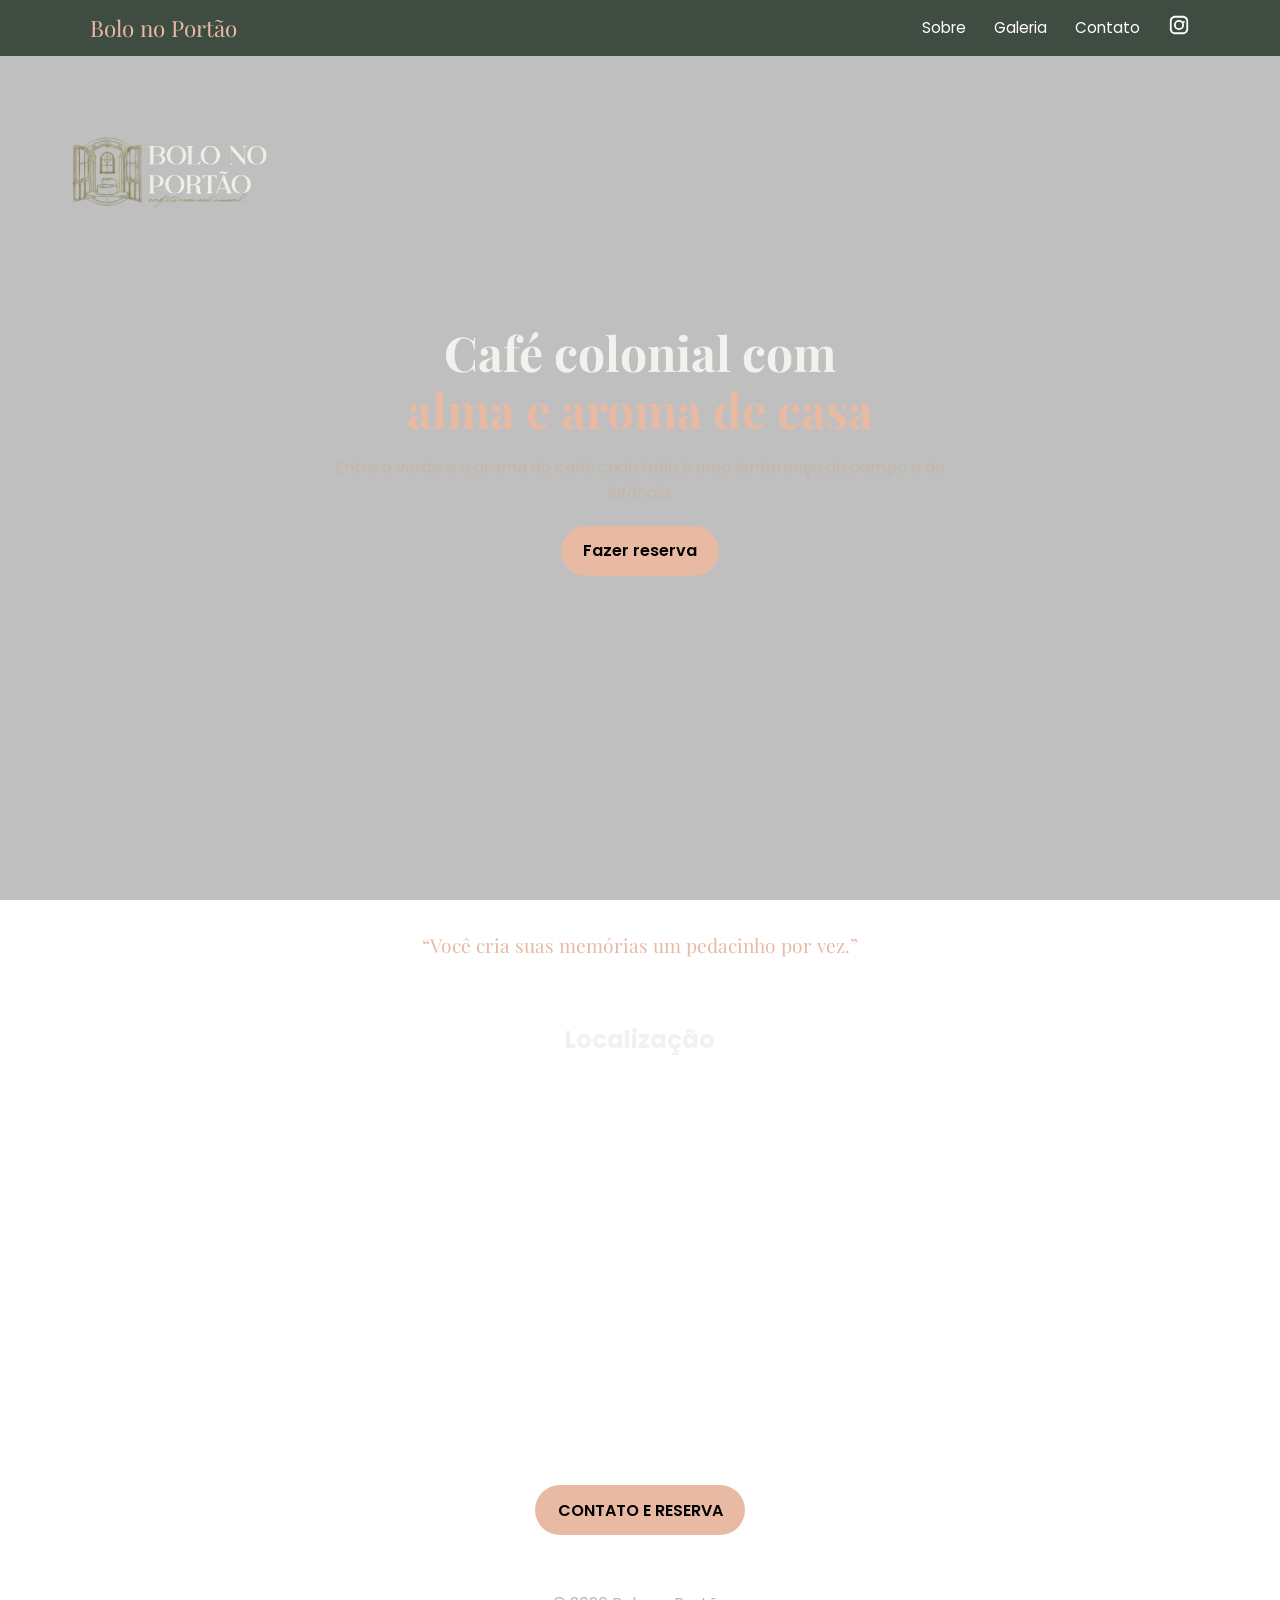
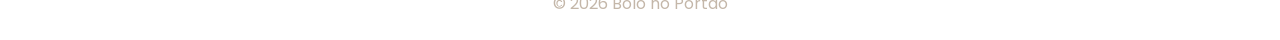
==== commit ed49d657: "Atualiza site com pagina galeria" ====
--- a/index.html
+++ b/index.html
@@ -66,7 +66,7 @@
 <nav class="nav" id="primary-nav">
 
 <a href="sobre.html">Sobre</a>
-<a href="#galeria">Galeria</a>
+<a href="#galeria.html">Galeria</a>
 <a href="#contato">Contato</a>
 
 
@@ -135,37 +135,8 @@
 </section>
 
 
-<!-- FRASE -->
-
-<section class="quote fadein">
-<blockquote>
-“Conheça nossas delícias.”
-</blockquote>
-</section>
 
 
-<!-- GALERIA -->
-
-<section id="galeria" class="gallery fadein">
-
-<div class="photo"><img src="img/doce2.jpeg" alt=""></div>
-<div class="photo"><img src="img/mesa.png" alt=""></div>
-<div class="photo"><img src="img/salgado2.jpeg" alt=""></div>
-<div class="photo"><img src="img/doce4.jpeg" alt=""></div>
-<div class="photo"><img src="img/doce1.png" alt=""></div>
-<div class="photo"><img src="img/maionese.jpeg" alt=""></div>
-<div class="photo"><img src="img/doce3.jpeg" alt=""></div>
-<div class="photo"><img src="img/ultimodoce.jpeg" alt=""></div>
-<div class="photo"><img src="img/final1.jpeg" alt=""></div>
-<div class="photo"><img src="img/final2.jpeg" alt=""></div>
-<div class="photo"><img src="img/salgado.jpeg" alt=""></div>
-<div class="photo"><img src="img/mesas.png" alt=""></div>
-<div class="photo"><img src="img/nova1.jpeg" alt=""></div>
-<div class="photo"><img src="img/nova2.jpeg" alt=""></div>
-<div class="photo"><img src="img/nova3.jpeg" alt=""></div>
-<div class="photo"><img src="img/estabelecimento.jpeg" alt=""></div>
-
-</section>
 
 
 <section class="quote fadein">
